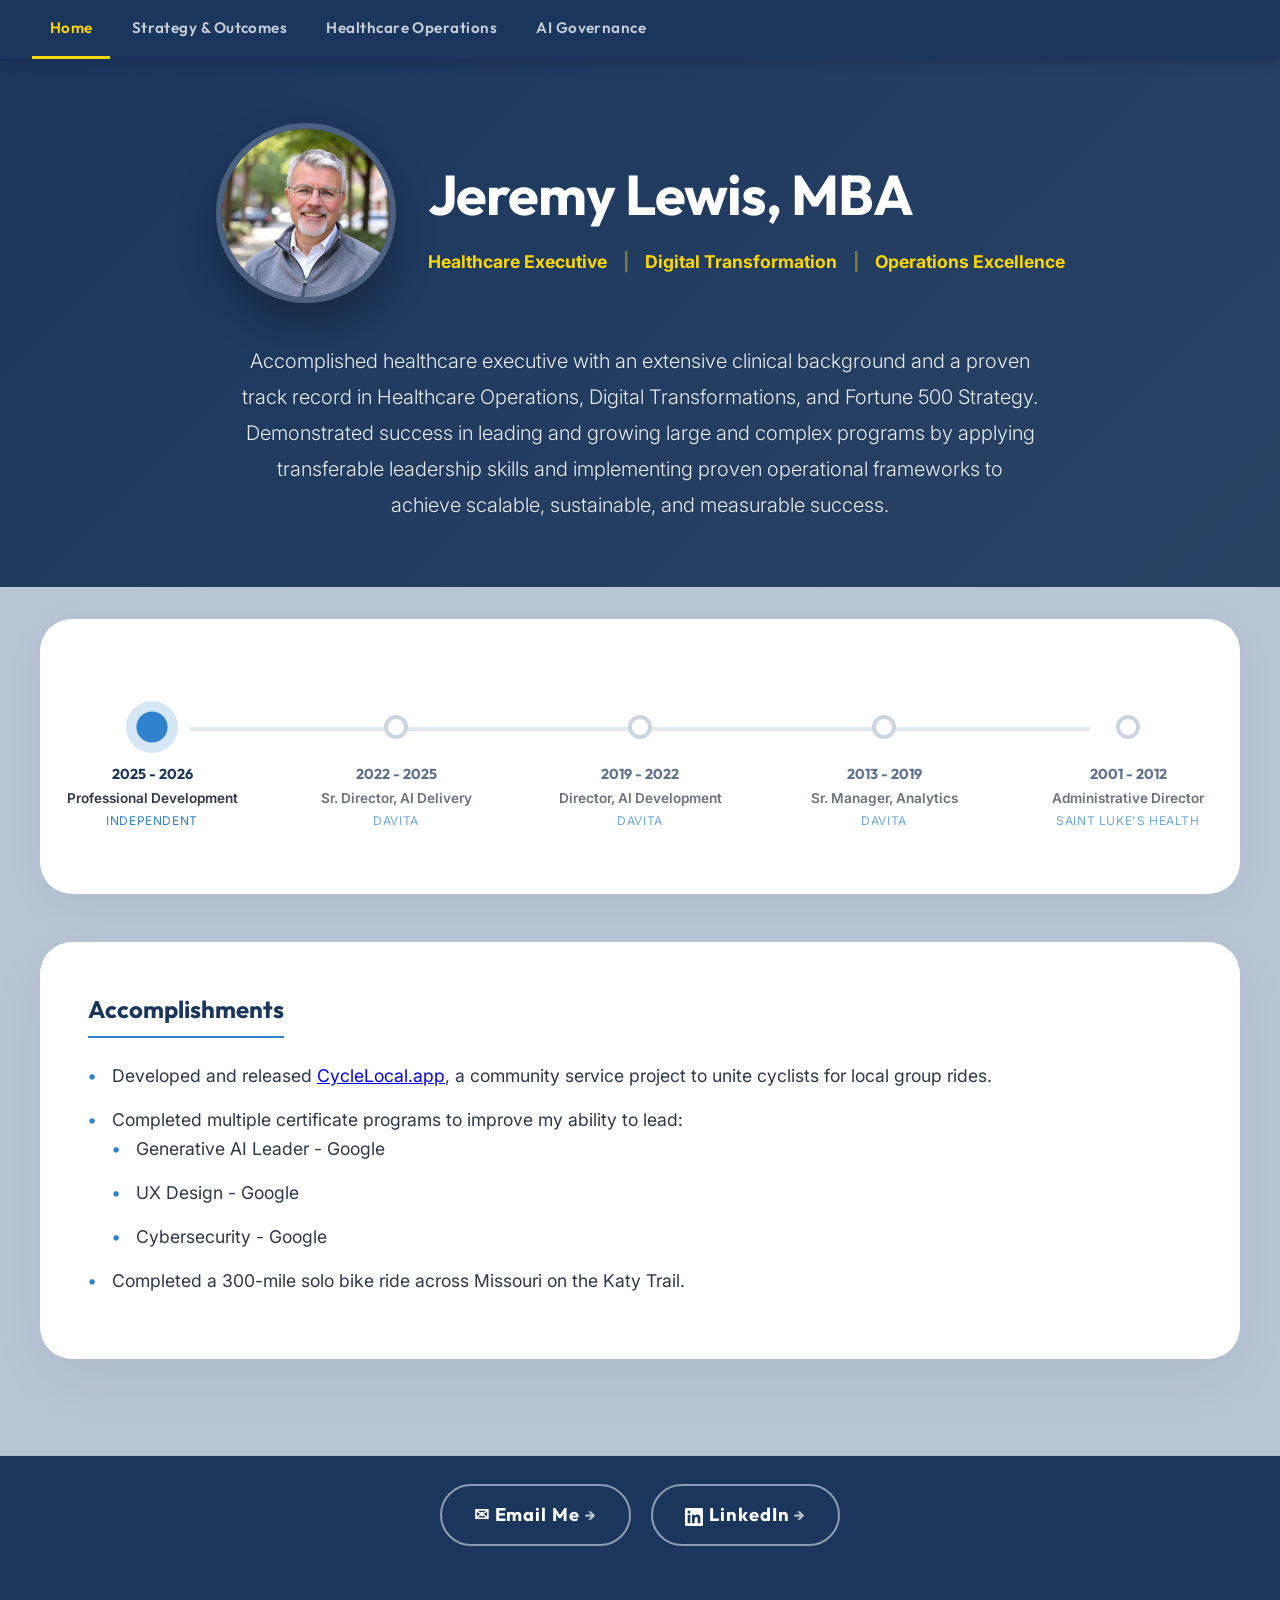
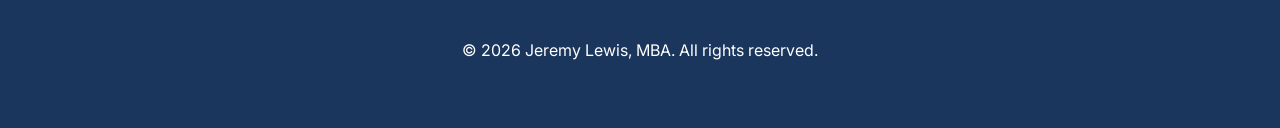
==== index.html @ 49bdab20 "Initial commit: career portfolio site" ====
<!DOCTYPE html>
<html lang="en">

<head>
    <meta charset="UTF-8">
    <meta name="viewport" content="width=device-width, initial-scale=1.0">
    <title>Jeremy Lewis, MBA | Healthcare AI Executive</title>
    <meta name="description"
        content="Portfolio of Jeremy Lewis, Healthcare Executive specializing in Digital Transformation, AI Governance, and Operational Excellence.">
    <link rel="stylesheet" href="style.css">
</head>

<body>

    <!-- Site Nav -->
    <nav class="site-nav">
        <a href="index.html" class="site-nav-link active">Home</a>
        <a href="strategy-outcomes.html" class="site-nav-link">Strategy &amp; Outcomes</a>
        <a href="healthcare-operations.html" class="site-nav-link">Healthcare Operations</a>
        <a href="ai-governance.html" class="site-nav-link">AI Governance</a>
    </nav>

    <!-- Hero Section -->
    <header class="hero">
        <div class="hero-container">
            <div class="profile-header">
                <div class="profile-img">
                    <img src="assets/images/profile.jpg" alt="Jeremy Lewis">
                </div>
                <div class="header-text">
                    <h1>Jeremy Lewis, MBA</h1>
                    <div class="power-skills">
                        <span>Healthcare Executive</span>
                        <span class="divider">|</span>
                        <span>Digital Transformation</span>
                        <span class="divider">|</span>
                        <span>Operations Excellence</span>
                    </div>
                </div>
            </div>
            <div class="career-statement">
                <p>Accomplished healthcare executive with an extensive clinical background and a proven track record in
                    Healthcare Operations, Digital Transformations, and Fortune 500 Strategy. Demonstrated success in
                    leading and growing large and complex programs by applying transferable leadership skills and
                    implementing
                    proven operational frameworks to achieve scalable, sustainable, and measurable success.</p>
            </div>
        </div>
    </header>

    <!-- Interactive Timeline Section -->
    <section class="section-layer" id="timeline-section">
        <div class="timeline-navigation">
            <div class="timeline-nodes-container">
                <div class="timeline-line"></div>
                <div class="timeline-node active" data-target="pd">
                    <div class="node-dot"></div>
                    <div class="node-info">
                        <span class="node-year">2025 - 2026</span>
                        <span class="node-role">Professional Development</span>
                        <span class="node-org">Independent</span>
                    </div>
                </div>
                <div class="timeline-node" data-target="sr-dir">
                    <div class="node-dot"></div>
                    <div class="node-info">
                        <span class="node-year">2022 - 2025</span>
                        <span class="node-role">Sr. Director, AI Delivery</span>
                        <span class="node-org">DaVita</span>
                    </div>
                </div>
                <div class="timeline-node" data-target="dir">
                    <div class="node-dot"></div>
                    <div class="node-info">
                        <span class="node-year">2019 - 2022</span>
                        <span class="node-role">Director, AI Development</span>
                        <span class="node-org">DaVita</span>
                    </div>
                </div>
                <div class="timeline-node" data-target="mgr">
                    <div class="node-dot"></div>
                    <div class="node-info">
                        <span class="node-year">2013 - 2019</span>
                        <span class="node-role">Sr. Manager, Analytics</span>
                        <span class="node-org">DaVita</span>
                    </div>
                </div>
                <div class="timeline-node" data-target="admin">
                    <div class="node-dot"></div>
                    <div class="node-info">
                        <span class="node-year">2001 - 2012</span>
                        <span class="node-role">Administrative Director</span>
                        <span class="node-org">Saint Luke's Health</span>
                    </div>
                </div>
            </div>
        </div>

        <div class="timeline-content-area">
            <div class="accomplishments-panel active" id="pd">
                <h2>Accomplishments</h2>
                <ul>
                    <li>Developed and released <a href="https://cyclelocal.app" target="_blank"
                            rel="noopener noreferrer">CycleLocal.app</a>, a community service
                        project to unite cyclists for local group rides.</li>
                    <li>Completed multiple certificate programs to improve my ability to lead: 
                        <ul>
                            <li>Generative AI Leader - Google</li>
                            <li>UX Design - Google</li>
                            <li>Cybersecurity - Google</li>
                        </ul>
                    </li>
                    <li>Completed a 300-mile solo bike ride across Missouri on the Katy Trail.</li>
                </ul>
            </div>
            <div class="accomplishments-panel" id="sr-dir">
                <h2>Accomplishments</h2>
                <ul>
                    <li>Chosen by CIO and IT executive team for a prestigious leadership council of 16 members aimed at
                        resolving cross-functional operational challenges, endorsing significant strategic projects, and
                        overseeing enterprise talent management alongside promotion reviews for an IT workforce of
                        more than 900 employees.</li>
                    <li>Established a Responsible AI Governance framework across Legal, Compliance, Privacy,
                        Regulatory, Medical, and Security & Risk to ensure the use of intelligent technology is safe,
                        secure, and effective.</li>
                    <li>Partnered with numerouse executives across multiple business lanes to identify, assess, and implement technology solutions to solve complex problems, improve continuity of care, enable growth, and reduce administrative burdens.
                    </li>
                    <li>Launched a new team of six Technical AI Product Managers to effectively drive strategic proposal assessments and
                        implementations across the enterprise.</li>

                </ul>
            </div>
            <div class="accomplishments-panel" id="dir">
                <h2>Accomplishments</h2>
                <ul>
                    <li>Developed and presented monthly AI impact updates to CEO, COO, and CDO to ensure alignment.</li>
                    <li>Grew team from 4 to more than 60 technical contributors including Data Scientists, Data
                        Engineers, Business Analysts, and MLOPs Engineers.</li>
                    <li>Partnered with Harvard Computer Science Lab to pioneer Explainable AI models focusing on
                        minimizing medication administration while achieving targeted patient outcomes.</li>
                    <li>Accountable for a $12M AI portfolio budget.</li>
                    <li>Deployed more than 20 AI Models spanning clinical, operations, financial, and administrative
                        domains.</li>
                </ul>
            </div>
            <div class="accomplishments-panel" id="mgr">
                <h2>Accomplishments</h2>
                <ul>
                    <li>Led the formation of DaVita's Analytics Center of Excellence, strengthening systematic alignment
                        and advancing analytic capabilities. More than 300 teammates have benefited from the program.
                    </li>
                    <li>Collaborated with Chief Medical Office to rebrand enterprise-wide (2500 clinics) clinical
                        performance dashboard.
                        Aligned metrics to CMS’s National Quality Measures.</li>
                    <li>Launched a statistical modeling team to develop models and serve as internal analytics
                        consultants.</li>
                    <li>Introduced a new service to empower teammates to conduct complex analytics in a safe and secure
                        environment with scalable computing resources.</li>

                </ul>
            </div>
            <div class="accomplishments-panel" id="admin">
                <h2>Accomplishments</h2>
                <ul>
                    <li>Direct report to CEO of the Saint Luke's Cancer Institute, driving strategic and financial
                        planning.</li>
                    <li>Accountable for the financial performance of a $50M medical billing and collection operations.</li>
                    <li>Led the expansion of multi-disciplinary satellite oncology offices (4) across KC Metro.</li>
                    <li>Spearheaded the launch of a Mobile PET/CT Imaging service through a partnership between Health Midwest and
                        Saint Luke's, generating $1.9M in revenue monthly. Accountable for P&L, supply chain, logistics, regulatory
                        compliance, and marketing.</li>

                </ul>
            </div>
        </div>
    </section>

    <!-- Connect Strip -->
    <div class="quick-nav">
        <a href="mailto:lewis340@gmail.com" target="_blank" rel="noopener noreferrer" class="quick-nav-link connect-link" aria-label="Send Email">
            ✉ Email Me
        </a>
        <a href="https://www.linkedin.com/in/jeremy-lewis-mba" target="_blank" rel="noopener noreferrer" class="quick-nav-link connect-link" aria-label="LinkedIn Profile">
            <svg xmlns="http://www.w3.org/2000/svg" width="18" height="18" viewBox="0 0 24 24" fill="currentColor" style="vertical-align:middle;margin-right:0.4rem;"><path d="M20.45 20.45h-3.554v-5.569c0-1.328-.026-3.037-1.852-3.037-1.853 0-2.136 1.445-2.136 2.939v5.667H9.354V9h3.414v1.561h.049c.476-.9 1.637-1.85 3.37-1.85 3.602 0 4.267 2.37 4.267 5.455v6.284zM5.337 7.433a2.062 2.062 0 0 1-2.063-2.065 2.064 2.064 0 1 1 2.063 2.065zm1.782 13.019H3.555V9h3.564v11.452zM22.225 0H1.771C.792 0 0 .774 0 1.729v20.542C0 23.227.792 24 1.771 24h20.451C23.2 24 24 23.227 24 22.271V1.729C24 .774 23.2 0 22.222 0h.003z"/></svg>LinkedIn
        </a>
    </div>

    <!-- Footer -->
    <footer class="site-footer">
        <p>&copy; 2026 Jeremy Lewis, MBA. All rights reserved.</p>
    </footer>

    <script src="script.js"></script>
</body>

</html>
---- style.css ----
@import url('https://fonts.googleapis.com/css2?family=Inter:wght@300;400;600&family=Outfit:wght@400;700&display=swap');

:root {
    --bg-color: #f8f9fa;
    --text-color: #2d3748;
    --primary-color: #1a365d;
    /* Deep Slate Blue */
    --secondary-color: #2f855a;
    /* Soft Sage */
    --accent-color: #3182ce;
    /* Modern Blue */
    --glass-bg: rgba(255, 255, 255, 0.7);
    --section-padding: 6rem 2rem;
    --transition: all 0.4s cubic-bezier(0.4, 0, 0.2, 1);
}

* {
    margin: 0;
    padding: 0;
    box-sizing: border-box;
}

html {
    scroll-behavior: smooth;
}

body {
    font-family: 'Inter', sans-serif;
    background-color: var(--bg-color);
    color: var(--text-color);
    line-height: 1.6;
    overflow-x: hidden;
}

h1,
h2,
h3 {
    font-family: 'Outfit', sans-serif;
    color: var(--primary-color);
}

/* Layered Cake Structure */
.section-layer {
    min-height: 80vh;
    display: flex;
    flex-direction: column;
    justify-content: center;
    padding: var(--section-padding);
    position: relative;
    border-bottom: 1px solid rgba(0, 0, 0, 0.05);
}

.section-layer:nth-child(even) {
    background-color: #ffffff;
}

.section-layer:nth-child(odd) {
    background-color: #f1f5f9;
}

/* Hero Section Refined */
.hero {
    min-height: auto;
    display: flex;
    align-items: center;
    justify-content: center;
    background: linear-gradient(135deg, #1a365d 0%, #2a4365 100%);
    color: white;
    text-align: center;
    padding: 4rem 2rem;
}

.hero-container {
    max-width: 900px;
    width: 100%;
}

.profile-header {
    display: flex;
    flex-direction: column;
    align-items: center;
    justify-content: center;
    gap: 2rem;
    margin-bottom: 2rem;
    width: 100%;
}

.header-text {
    display: flex;
    flex-direction: column;
    align-items: center;
    text-align: center;
}

@media (min-width: 768px) {
    .profile-header {
        flex-direction: row;
        justify-content: center;
        /* Center the side-by-side group */
        text-align: left;
    }

    .header-text {
        align-items: flex-start;
        text-align: left;
    }
}

.power-skills {
    display: flex;
    gap: 1rem;
    font-size: 1.1rem;
    font-weight: 700;
    /* Bold */
    color: #FFD700;
    /* Accessible Gold on Dark Blue */
    margin-top: 0.5rem;
    flex-wrap: wrap;
    justify-content: center;
    /* Centered on mobile */
}

@media (min-width: 768px) {
    .power-skills {
        justify-content: flex-start;
        /* Left-aligned relative to name on desktop */
    }
}

.power-skills .divider {
    opacity: 0.4;
}

.profile-img {
    width: 180px;
    height: 180px;
    border-radius: 50%;
    overflow: hidden;
    border: 6px solid rgba(255, 255, 255, 0.2);
    box-shadow: 0 20px 40px rgba(0, 0, 0, 0.3);
}

.profile-img img {
    width: 100%;
    height: 100%;
    object-fit: cover;
}

.hero h1 {
    font-size: 3.5rem;
    color: white;
    margin: 0;
    letter-spacing: -0.02em;
}

.career-statement {
    font-size: 1.25rem;
    line-height: 1.8;
    font-weight: 300;
    opacity: 0.9;
    max-width: 800px;
    margin: 2.5rem auto 0;
}

/* Interactive Timeline */
#timeline-section {
    padding-left: 0;
    padding-right: 0;
    padding-top: 2rem;
    background-color: #b8c5d5;
}

.timeline-navigation {
    width: 95%;
    /* Allow some margin on the sides */
    max-width: 1200px;
    margin: 0 auto 3rem auto;
    padding: 4rem 2rem;
    background: white;
    border-radius: 2rem;
    box-shadow: 0 10px 40px rgba(0, 0, 0, 0.05);
    overflow-x: auto;
    /* Enable scrolling if nodes overflow */
    -webkit-overflow-scrolling: touch;
}

.timeline-nodes-container {
    display: flex;
    justify-content: center;
    /* Changed from space-between to center */
    gap: 4rem;
    /* Use gap for spacing between centered nodes */
    align-items: flex-start;
    position: relative;
    width: 100%;
    padding-top: 2rem;
}

.timeline-node {
    flex: 0 0 auto;
    /* Prevent nodes from growing and overlapping */
    display: flex;
    flex-direction: column;
    align-items: center;
    cursor: pointer;
    z-index: 2;
    /* Ensure nodes are above the line */
    transition: var(--transition);
    width: 180px;
    /* Consistent width for nodes */
}

.timeline-line {
    position: absolute;
    top: 2.75rem;
    left: 50%;
    transform: translateX(-50%);
    width: 100%;
    max-width: 900px;
    /* Match the span of the nodes */
    height: 4px;
    background: #e2e8f0;
    z-index: 1;
    pointer-events: none;
    /* Prevent the line from blocking clicks */
}

.node-dot {
    width: 1.5rem;
    height: 1.5rem;
    background: white;
    border: 4px solid #cbd5e0;
    border-radius: 50%;
    margin-bottom: 1.5rem;
    transition: var(--transition);
    position: relative;
}

.timeline-node.active .node-dot {
    background: var(--accent-color);
    border-color: var(--accent-color);
    transform: scale(1.3);
    box-shadow: 0 0 0 8px rgba(49, 130, 206, 0.2);
}

.timeline-node:hover .node-dot {
    border-color: var(--accent-color);
}

.node-info {
    text-align: center;
    opacity: 0.7;
    transition: var(--transition);
}

.timeline-node.active .node-info {
    opacity: 1;
}

.node-year {
    display: block;
    font-weight: 700;
    font-family: 'Outfit', sans-serif;
    color: var(--primary-color);
    font-size: 0.9rem;
    margin-bottom: 0.25rem;
}

.node-role {
    display: block;
    font-size: 0.85rem;
    font-weight: 600;
    line-height: 1.2;
    margin-bottom: 0.25rem;
}

.node-org {
    display: block;
    font-size: 0.75rem;
    color: var(--accent-color);
    text-transform: uppercase;
    letter-spacing: 0.05em;
}

/* Accomplishments Content */
.timeline-content-area {
    width: 95%;
    max-width: 1200px;
    margin: 0 auto;
    min-height: 300px;
    background: white;
    border-radius: 2rem;
    padding: 3rem;
    box-shadow: 0 20px 60px rgba(0, 0, 0, 0.05);
    position: relative;
}

.accomplishments-panel {
    display: none;
    animation: fadeIn 0.5s ease;
}

.accomplishments-panel.active {
    display: block;
}

@keyframes fadeIn {
    from {
        opacity: 0;
        transform: translateY(10px);
    }

    to {
        opacity: 1;
        transform: translateY(0);
    }
}

.accomplishments-panel h2 {
    font-size: 1.5rem;
    margin-bottom: 1.5rem;
    padding-bottom: 0.5rem;
    border-bottom: 2px solid var(--accent-color);
    display: inline-block;
}

.accomplishments-panel ul {
    list-style: none;
    padding-left: 1.5rem;
}

.accomplishments-panel li {
    margin-bottom: 1rem;
    position: relative;
    font-size: 1.1rem;
}

.accomplishments-panel li::before {
    content: "•";
    color: var(--accent-color);
    font-weight: bold;
    position: absolute;
    left: -1.5rem;
}

/* Quick Navigation Strip */
.quick-nav {
    display: flex;
    justify-content: center;
    align-items: center;
    gap: 1.25rem;
    flex-wrap: wrap;
    padding: 1.75rem 2rem;
    background: var(--primary-color);
}

.quick-nav-link {
    color: white;
    text-decoration: none;
    font-family: 'Outfit', sans-serif;
    font-weight: 700;
    font-size: 1.15rem;
    letter-spacing: 0.05em;
    padding: 0.9rem 2rem;
    border: 2px solid rgba(255, 255, 255, 0.5);
    border-radius: 2rem;
    transition: var(--transition);
    white-space: nowrap;
    cursor: pointer;
}

.quick-nav-link::after {
    content: " →";
    opacity: 0.7;
    font-size: 1rem;
}

.quick-nav-link:hover {
    color: var(--primary-color);
    background: white;
    border-color: white;
    transform: translateY(-3px);
    box-shadow: 0 6px 20px rgba(0, 0, 0, 0.2);
}

.quick-nav-link:hover::after {
    opacity: 1;
}

/* Subject Sections */

.subject-grid {
    display: grid;
    grid-template-columns: repeat(auto-fit, minmax(300px, 1fr));
    gap: 2rem;
    margin-top: 3rem;
}

.subject-card {
    padding: 2rem;
    background: white;
    border-radius: 1rem;
    box-shadow: 0 4px 6px rgba(0, 0, 0, 0.02);
    transition: var(--transition);
}

.subject-card:hover {
    box-shadow: 0 20px 40px rgba(0, 0, 0, 0.08);
}

/* Contact & Footer */
.contact-container {
    max-width: 600px;
    margin: 0 auto;
}

.form-group {
    margin-bottom: 1.5rem;
}

label {
    display: block;
    margin-bottom: 0.5rem;
    font-weight: 600;
}

input,
textarea {
    width: 100%;
    padding: 1rem;
    border: 2px solid #e2e8f0;
    border-radius: 0.5rem;
    font-family: inherit;
    transition: var(--transition);
}

input:focus,
textarea:focus {
    outline: none;
    border-color: var(--accent-color);
}

button {
    background: var(--primary-color);
    color: white;
    padding: 1rem 2rem;
    border: none;
    border-radius: 0.5rem;
    font-weight: 600;
    cursor: pointer;
    transition: var(--transition);
}

button:hover {
    background: var(--accent-color);
    transform: scale(1.05);
}

.site-footer {
    background: var(--primary-color);
    color: white;
    padding: 4rem 2rem;
    text-align: center;
}

.footer-links {
    margin-bottom: 2rem;
    display: flex;
    justify-content: center;
    gap: 2rem;
}

.footer-links a {
    color: white;
    text-decoration: none;
    font-weight: 600;
    opacity: 0.8;
}

.footer-links a:hover {
    opacity: 1;
    color: var(--accent-color);
}

/* Responsive */
@media (max-width: 768px) {
    .hero h1 {
        font-size: 2.5rem;
    }

    .profile-img {
        width: 150px;
        height: 150px;
    }

    .timeline-navigation {
        padding: 2rem 1rem;
        /* Less padding to bring content up */
        overflow-x: hidden;
        /* No more horizontal scroll */
    }

    .timeline-nodes-container {
        display: grid;
        grid-template-columns: repeat(2, 1fr);
        /* 2x3 Grid */
        gap: 1.5rem;
        justify-items: center;
        padding: 0;
    }

    .timeline-line {
        display: none;
        /* Hide line in grid view */
    }

    .timeline-node {
        width: 100%;
        max-width: 160px;
        flex: none;
    }

    .node-dot {
        margin-bottom: 0.75rem;
    }

    .timeline-content-area {
        padding: 2rem 1.5rem;
        margin-top: 1rem;
    }
}

/* =============================================
   Site-Wide Navigation Bar
   ============================================= */

.site-nav {
    position: sticky;
    top: 0;
    z-index: 100;
    display: flex;
    align-items: center;
    gap: 0.25rem;
    padding: 0 2rem;
    background: var(--primary-color);
    box-shadow: 0 2px 12px rgba(0, 0, 0, 0.2);
    flex-wrap: wrap;
}

.site-nav-link {
    color: rgba(255, 255, 255, 0.75);
    text-decoration: none;
    font-family: 'Outfit', sans-serif;
    font-weight: 600;
    font-size: 0.95rem;
    letter-spacing: 0.03em;
    padding: 1rem 1.1rem;
    border-bottom: 3px solid transparent;
    transition: color 0.2s ease, border-color 0.2s ease;
    white-space: nowrap;
}

.site-nav-link:hover {
    color: #fff;
    border-bottom-color: rgba(255, 255, 255, 0.4);
}

.site-nav-link.active {
    color: #FFD700;
    border-bottom-color: #FFD700;
}

/* =============================================
   Subject Page Template
   ============================================= */

/* Top nav bar with back arrow */
.sp-topbar {
    position: sticky;
    top: 0;
    z-index: 100;
    display: flex;
    align-items: center;
    gap: 1rem;
    padding: 1rem 2rem;
    background: var(--primary-color);
    box-shadow: 0 2px 12px rgba(0, 0, 0, 0.2);
}

.sp-back {
    display: inline-flex;
    align-items: center;
    gap: 0.5rem;
    color: white;
    text-decoration: none;
    font-family: 'Outfit', sans-serif;
    font-weight: 600;
    font-size: 1rem;
    opacity: 0.85;
    transition: var(--transition);
    padding: 0.4rem 0.75rem;
    border-radius: 2rem;
    border: 1.5px solid rgba(255, 255, 255, 0.35);
}

.sp-back:hover {
    opacity: 1;
    background: rgba(255, 255, 255, 0.12);
    border-color: rgba(255, 255, 255, 0.7);
}

.sp-back::before {
    content: "←";
    font-size: 1.1rem;
}

.sp-topbar-title {
    font-family: 'Outfit', sans-serif;
    font-size: 1rem;
    font-weight: 600;
    color: rgba(255, 255, 255, 0.6);
    letter-spacing: 0.04em;
}

/* Subject hero banner */
.sp-hero {
    background: linear-gradient(135deg, #1a365d 0%, #2a4365 60%, #2c5282 100%);
    color: white;
    padding: 5rem 2rem 4rem;
    text-align: center;
}

.sp-hero-inner {
    max-width: 800px;
    margin: 0 auto;
}

.sp-hero-tag {
    display: inline-block;
    font-family: 'Outfit', sans-serif;
    font-size: 0.8rem;
    font-weight: 700;
    letter-spacing: 0.12em;
    text-transform: uppercase;
    color: #FFD700;
    margin-bottom: 1rem;
}

.sp-hero h1 {
    font-size: 3rem;
    color: white;
    margin-bottom: 1rem;
    letter-spacing: -0.02em;
}

.sp-hero-sub {
    font-size: 1.2rem;
    font-weight: 300;
    opacity: 0.88;
    line-height: 1.7;
}

/* Stats row */
.sp-stats {
    display: flex;
    justify-content: center;
    gap: 3rem;
    flex-wrap: wrap;
    padding: 2.5rem 2rem;
    background: white;
    border-bottom: 1px solid #e2e8f0;
}

.sp-stat {
    text-align: center;
}

.sp-stat-value {
    display: block;
    font-family: 'Outfit', sans-serif;
    font-size: 2.2rem;
    font-weight: 700;
    color: var(--accent-color);
    line-height: 1;
}

.sp-stat-label {
    display: block;
    font-size: 0.85rem;
    font-weight: 600;
    color: var(--text-color);
    opacity: 0.7;
    margin-top: 0.4rem;
    text-transform: uppercase;
    letter-spacing: 0.06em;
}

/* Main content area */
.sp-content {
    max-width: 1100px;
    margin: 0 auto;
    padding: 4rem 2rem;
}

.sp-section-label {
    font-family: 'Outfit', sans-serif;
    font-size: 0.8rem;
    font-weight: 700;
    letter-spacing: 0.12em;
    text-transform: uppercase;
    color: var(--accent-color);
    margin-bottom: 0.5rem;
}

.sp-section-title {
    font-size: 1.9rem;
    color: var(--primary-color);
    margin-bottom: 2.5rem;
    padding-bottom: 0.75rem;
    border-bottom: 3px solid var(--accent-color);
    display: inline-block;
}

/* Card grid */
.sp-card-grid {
    display: grid;
    grid-template-columns: repeat(auto-fit, minmax(300px, 1fr));
    gap: 1.75rem;
    margin-bottom: 4rem;
}

.sp-card {
    background: white;
    border-radius: 1.25rem;
    padding: 2rem;
    box-shadow: 0 4px 20px rgba(0, 0, 0, 0.05);
    border-left: 4px solid var(--accent-color);
    transition: var(--transition);
}

.sp-card:hover {
    box-shadow: 0 12px 40px rgba(0, 0, 0, 0.1);
    transform: translateY(-3px);
}

.sp-card h3 {
    font-size: 1.2rem;
    color: var(--primary-color);
    margin-bottom: 0.75rem;
}

.sp-card p {
    font-size: 1rem;
    line-height: 1.7;
    color: var(--text-color);
    opacity: 0.85;
}

.sp-card ul {
    padding-left: 1.5rem;
    margin-top: 0.75rem;
    list-style: disc;
}

.sp-card ul li {
    font-size: 1rem;
    line-height: 1.7;
    color: var(--text-color);
    opacity: 0.85;
    margin-bottom: 0.35rem;
}

/* Highlight / callout block */
.sp-callout {
    background: linear-gradient(135deg, #ebf8ff, #e6fffa);
    border-radius: 1.25rem;
    padding: 2.5rem;
    margin-bottom: 4rem;
    border-left: 5px solid var(--accent-color);
}

.sp-callout p {
    font-size: 1.15rem;
    line-height: 1.8;
    color: var(--primary-color);
    font-weight: 400;
}

/* Subject page footer */
.sp-footer {
    background: var(--primary-color);
    color: white;
    text-align: center;
    padding: 2.5rem 2rem;
    font-size: 0.9rem;
    opacity: 0.85;
}

/* Responsive */
@media (max-width: 768px) {
    .sp-hero h1 {
        font-size: 2rem;
    }



    .sp-stats {
        gap: 2rem;
    }

    .sp-content {
        padding: 2.5rem 1.25rem;
    }
}

/* ── Process Circle Diagram ─────────────────────────────── */
.sp-process {
    display: flex;
    align-items: center;
    justify-content: center;
    gap: 1.25rem;
    padding: 3rem 2rem;
    background: #f8f9fb;
    flex-wrap: wrap;
}

.sp-process-step {
    display: flex;
    flex-direction: column;
    align-items: center;
}

.sp-circle {
    width: 170px;
    height: 170px;
    border-radius: 50%;
    background: var(--navy, #1a2f5e);
    display: flex;
    align-items: center;
    justify-content: center;
    padding: 1.25rem;
    box-shadow: 0 6px 24px rgba(26,47,94,0.22);
    transition: transform 0.2s ease, box-shadow 0.2s ease;
}

.sp-circle:hover {
    transform: translateY(-4px);
    box-shadow: 0 12px 32px rgba(26,47,94,0.3);
}

.sp-circle span {
    color: #fff;
    font-family: 'Outfit', sans-serif;
    font-size: 1.2rem;
    font-weight: 600;
    text-align: center;
    line-height: 1.4;
}

.sp-process-arrow {
    font-size: 3.5rem;
    color: var(--gold, #c9a84c);
    font-weight: 700;
    line-height: 1;
    flex-shrink: 0;
}

@media (max-width: 640px) {
    .sp-process {
        flex-direction: column;
        gap: 0.75rem;
    }

    .sp-process-arrow {
        transform: rotate(90deg);
    }

    .sp-circle {
        width: 150px;
        height: 150px;
    }
}
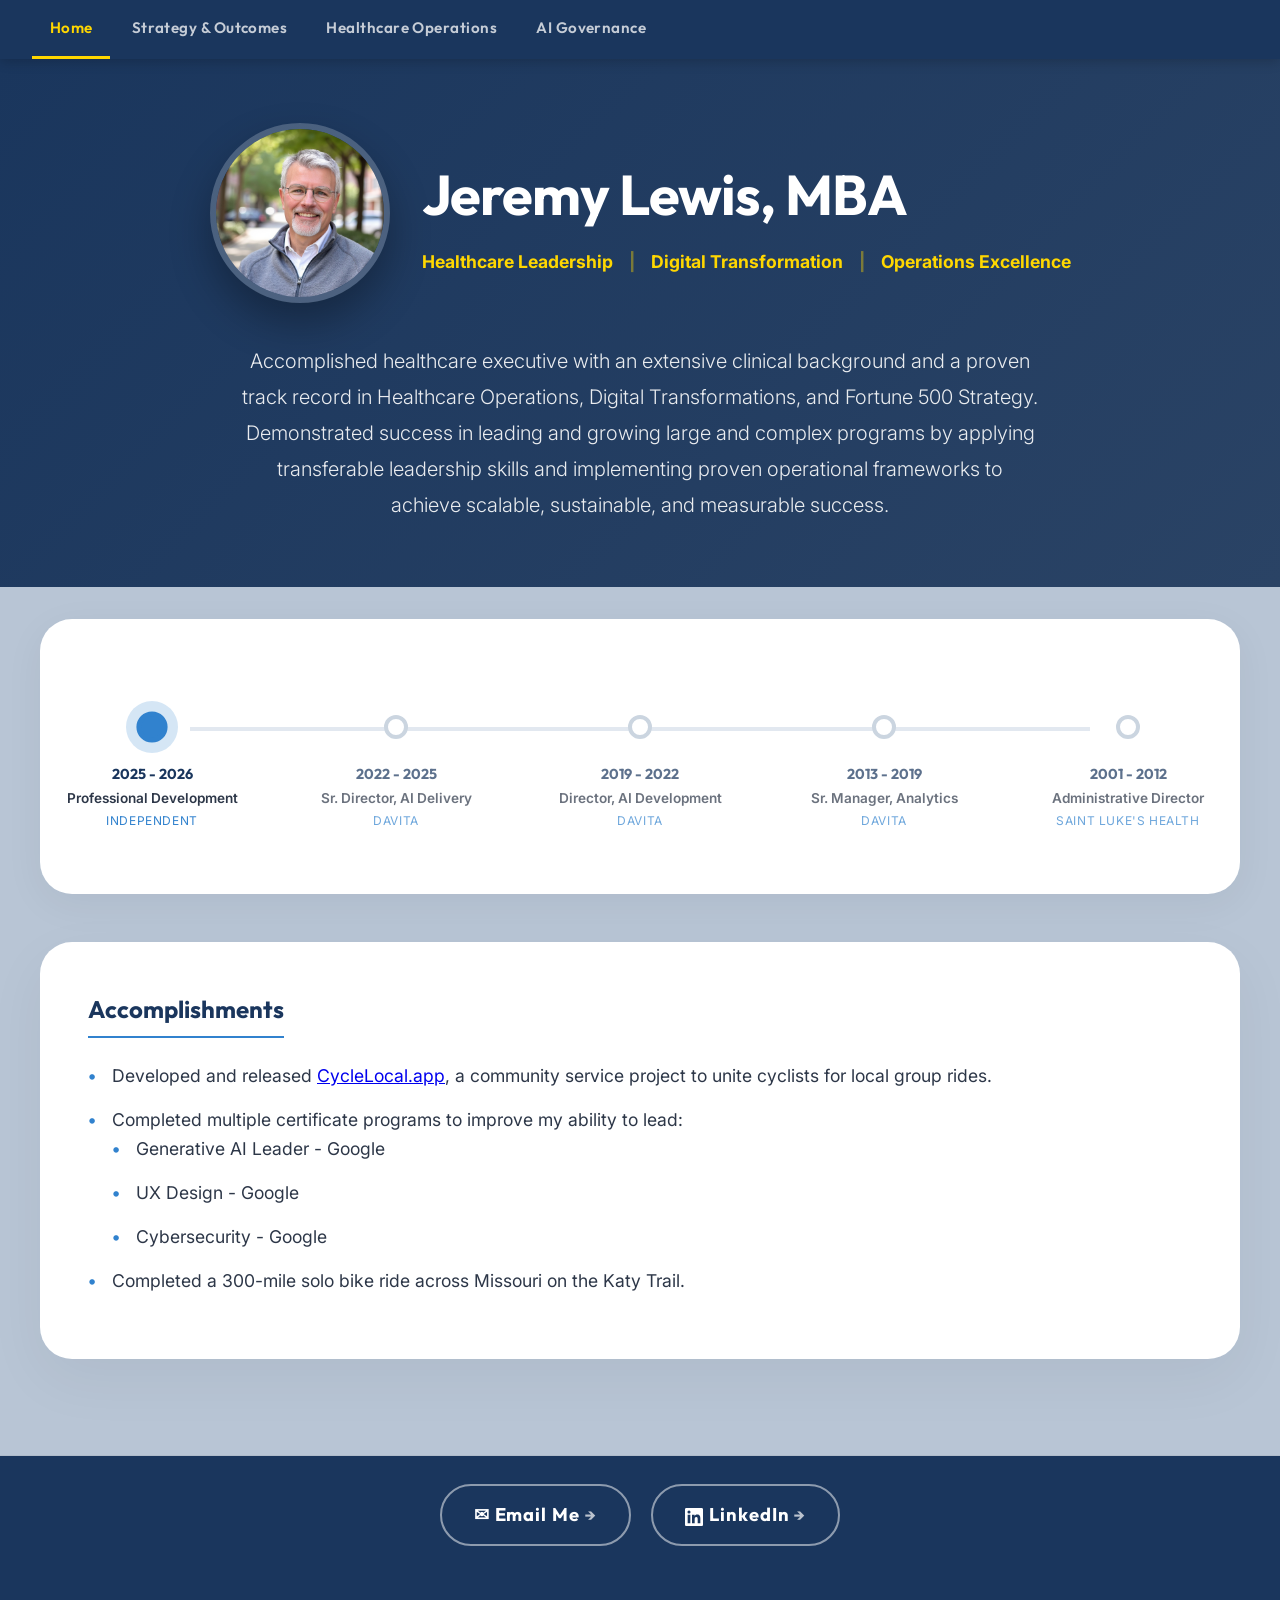
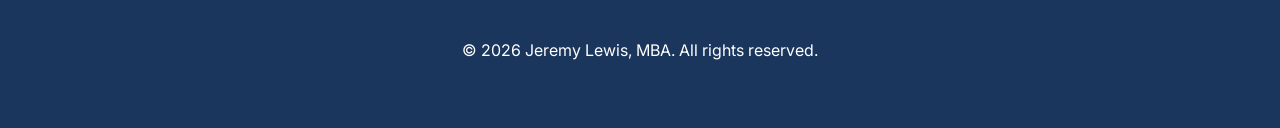
==== commit 6cc73694: "Change  power skill" ====
--- a/index.html
+++ b/index.html
@@ -30,7 +30,7 @@
                 <div class="header-text">
                     <h1>Jeremy Lewis, MBA</h1>
                     <div class="power-skills">
-                        <span>Healthcare Executive</span>
+                        <span>Healthcare Leadership</span>
                         <span class="divider">|</span>
                         <span>Digital Transformation</span>
                         <span class="divider">|</span>
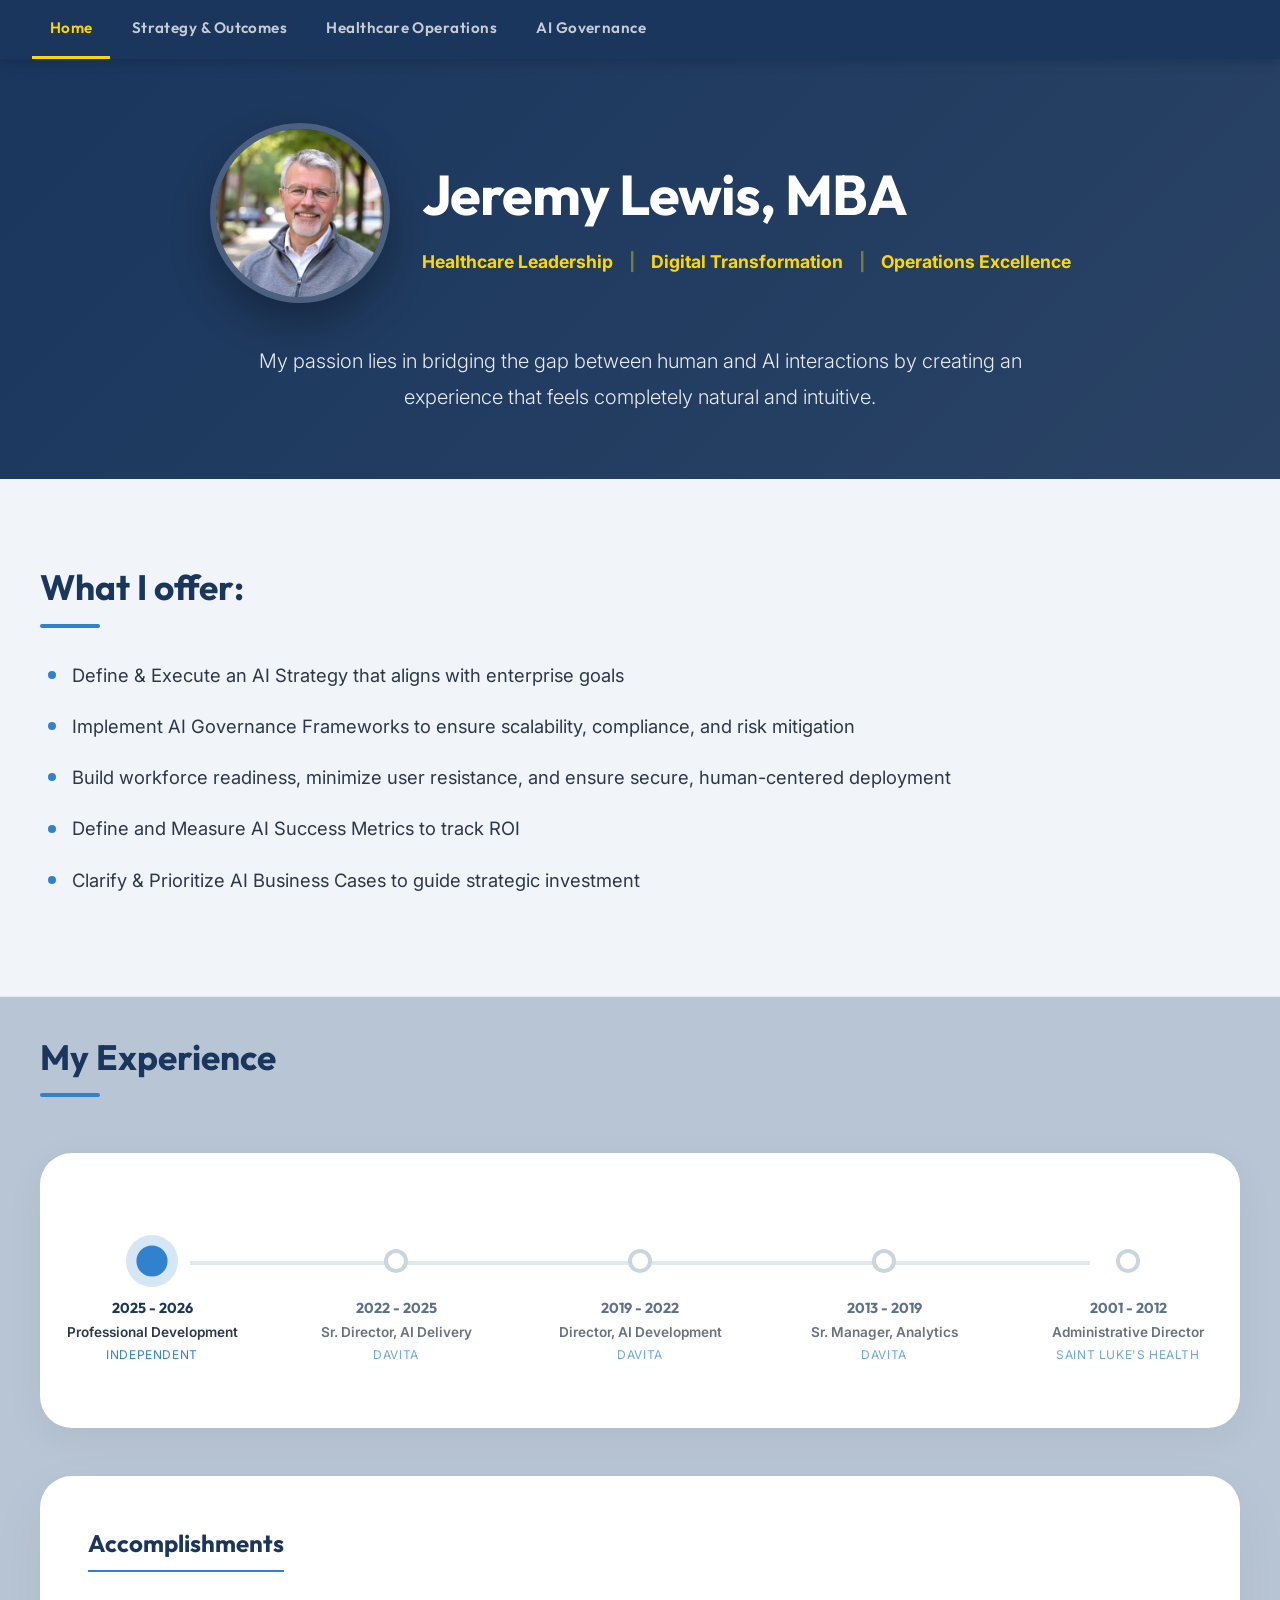
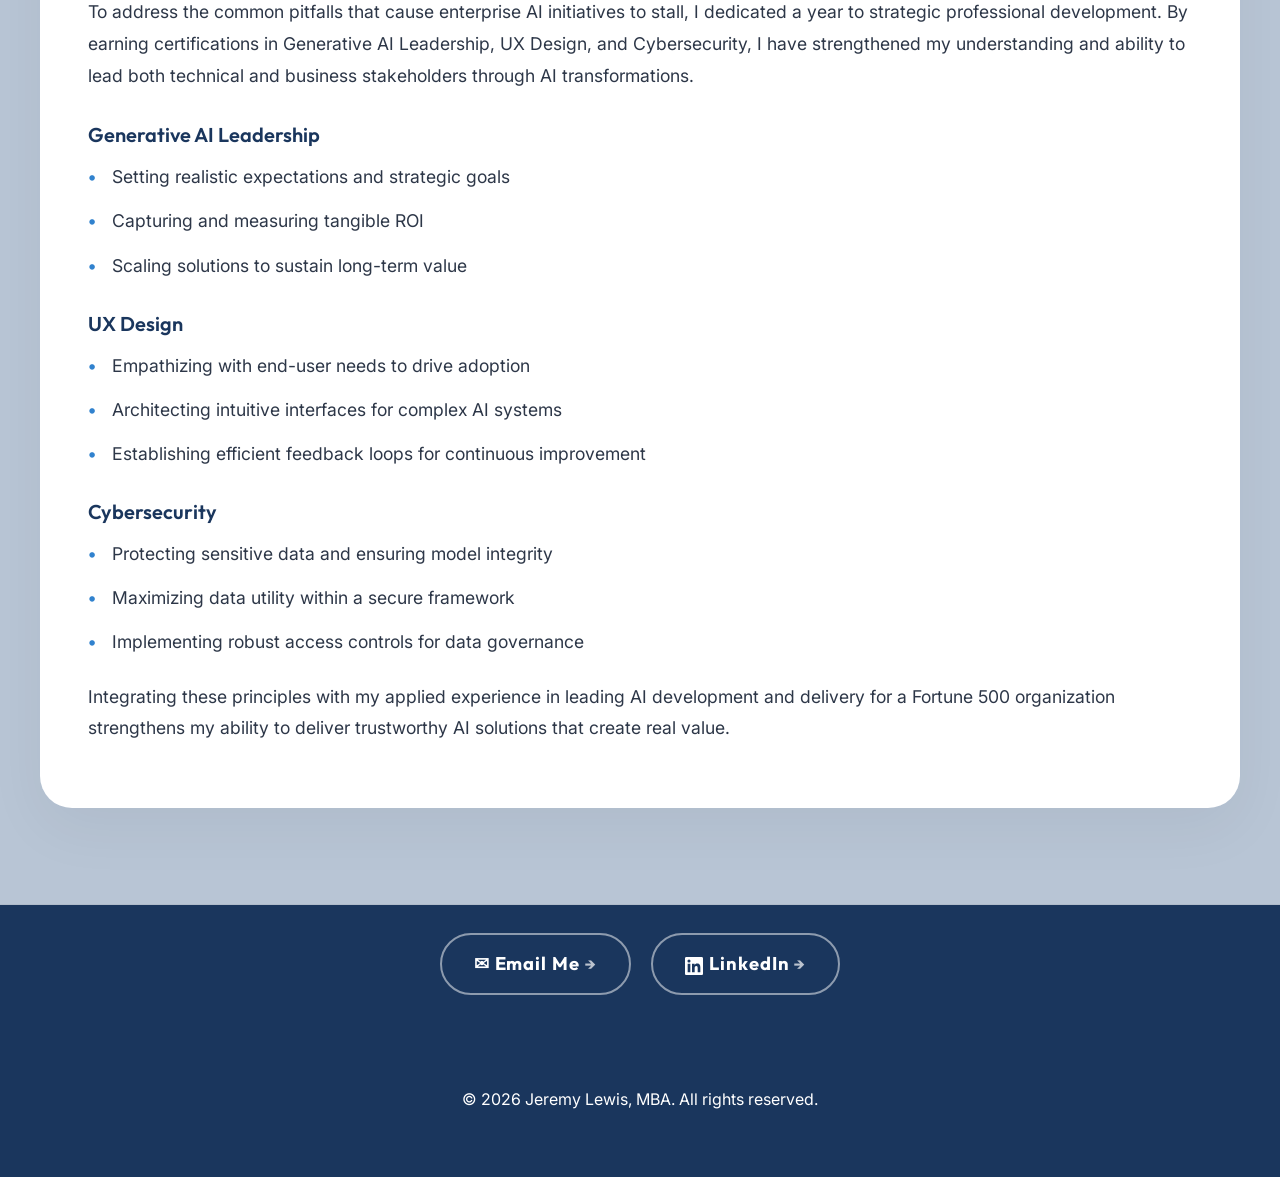
==== commit 3b7cadd1: "Refine portfolio UI: add 'What I Offer' section, restructure timeline accomplishments, align section" ====
--- a/index.html
+++ b/index.html
@@ -7,6 +7,7 @@
     <title>Jeremy Lewis, MBA | Healthcare AI Executive</title>
     <meta name="description"
         content="Portfolio of Jeremy Lewis, Healthcare Executive specializing in Digital Transformation, AI Governance, and Operational Excellence.">
+    <link rel="icon" type="image/svg+xml" href="assets/favicon.svg">
     <link rel="stylesheet" href="style.css">
 </head>
 
@@ -39,17 +40,29 @@
                 </div>
             </div>
             <div class="career-statement">
-                <p>Accomplished healthcare executive with an extensive clinical background and a proven track record in
-                    Healthcare Operations, Digital Transformations, and Fortune 500 Strategy. Demonstrated success in
-                    leading and growing large and complex programs by applying transferable leadership skills and
-                    implementing
-                    proven operational frameworks to achieve scalable, sustainable, and measurable success.</p>
+                <p>My passion lies in bridging the gap between human and AI interactions by creating an experience that feels completely natural and intuitive.</p>
             </div>
         </div>
     </header>
 
+    <!-- What I Offer Section -->
+    <section class="section-layer homepage-info-section" id="what-i-offer">
+        <div class="content-container">
+            <h2>What I offer:</h2>
+            <ul>
+                <li>Define &amp; Execute an AI Strategy that aligns with enterprise goals</li>
+                <li>Implement AI Governance Frameworks to ensure scalability, compliance, and risk mitigation</li>
+                <li>Build workforce readiness, minimize user resistance, and ensure secure, human-centered deployment</li>
+                <li>Define and Measure AI Success Metrics to track ROI</li>
+                <li>Clarify &amp; Prioritize AI Business Cases to guide strategic investment</li>
+            </ul>
+        </div>
+    </section>
     <!-- Interactive Timeline Section -->
     <section class="section-layer" id="timeline-section">
+        <div class="timeline-header-container">
+            <h2>My Experience</h2>
+        </div>
         <div class="timeline-navigation">
             <div class="timeline-nodes-container">
                 <div class="timeline-line"></div>
@@ -99,19 +112,30 @@
         <div class="timeline-content-area">
             <div class="accomplishments-panel active" id="pd">
                 <h2>Accomplishments</h2>
-                <ul>
-                    <li>Developed and released <a href="https://cyclelocal.app" target="_blank"
-                            rel="noopener noreferrer">CycleLocal.app</a>, a community service
-                        project to unite cyclists for local group rides.</li>
-                    <li>Completed multiple certificate programs to improve my ability to lead: 
-                        <ul>
-                            <li>Generative AI Leader - Google</li>
-                            <li>UX Design - Google</li>
-                            <li>Cybersecurity - Google</li>
-                        </ul>
-                    </li>
-                    <li>Completed a 300-mile solo bike ride across Missouri on the Katy Trail.</li>
-                </ul>
+                <p>To address the common pitfalls that cause enterprise AI initiatives to stall, I dedicated a year to strategic professional development. By earning certifications in Generative AI Leadership, UX Design, and Cybersecurity, I have strengthened my understanding and ability to lead both technical and business stakeholders through AI transformations.</p>
+                
+                <h3>Generative AI Leadership</h3>
+                <ul>
+                    <li>Setting realistic expectations and strategic goals</li>
+                    <li>Capturing and measuring tangible ROI</li>
+                    <li>Scaling solutions to sustain long-term value</li>
+                </ul>
+
+                <h3>UX Design</h3>
+                <ul>
+                    <li>Empathizing with end-user needs to drive adoption</li>
+                    <li>Architecting intuitive interfaces for complex AI systems</li>
+                    <li>Establishing efficient feedback loops for continuous improvement</li>
+                </ul>
+
+                <h3>Cybersecurity</h3>
+                <ul>
+                    <li>Protecting sensitive data and ensuring model integrity</li>
+                    <li>Maximizing data utility within a secure framework</li>
+                    <li>Implementing robust access controls for data governance</li>
+                </ul>
+                
+                <p style="margin-top: 1.5rem;">Integrating these principles with my applied experience in leading AI development and delivery for a Fortune 500 organization strengthens my ability to deliver trustworthy AI solutions that create real value.</p>
             </div>
             <div class="accomplishments-panel" id="sr-dir">
                 <h2>Accomplishments</h2>
@@ -123,9 +147,12 @@
                     <li>Established a Responsible AI Governance framework across Legal, Compliance, Privacy,
                         Regulatory, Medical, and Security & Risk to ensure the use of intelligent technology is safe,
                         secure, and effective.</li>
-                    <li>Partnered with numerouse executives across multiple business lanes to identify, assess, and implement technology solutions to solve complex problems, improve continuity of care, enable growth, and reduce administrative burdens.
+                    <li>Partnered with numerous executives across multiple business lanes to identify, assess, and
+                        implement technology solutions to solve complex problems, improve continuity of care, enable
+                        growth, and reduce administrative burdens.
                     </li>
-                    <li>Launched a new team of six Technical AI Product Managers to effectively drive strategic proposal assessments and
+                    <li>Launched a new team of six Technical AI Product Managers to effectively drive strategic proposal
+                        assessments and
                         implementations across the enterprise.</li>
 
                 </ul>
@@ -164,10 +191,13 @@
                 <ul>
                     <li>Direct report to CEO of the Saint Luke's Cancer Institute, driving strategic and financial
                         planning.</li>
-                    <li>Accountable for the financial performance of a $50M medical billing and collection operations.</li>
+                    <li>Accountable for the financial performance of a $50M medical billing and collection operations.
+                    </li>
                     <li>Led the expansion of multi-disciplinary satellite oncology offices (4) across KC Metro.</li>
-                    <li>Spearheaded the launch of a Mobile PET/CT Imaging service through a partnership between Health Midwest and
-                        Saint Luke's, generating $1.9M in revenue monthly. Accountable for P&L, supply chain, logistics, regulatory
+                    <li>Spearheaded the launch of a Mobile PET/CT Imaging service through a partnership between Health
+                        Midwest and
+                        Saint Luke's, generating $1.9M in revenue monthly. Accountable for P&L, supply chain, logistics,
+                        regulatory
                         compliance, and marketing.</li>
 
                 </ul>
@@ -177,11 +207,17 @@
 
     <!-- Connect Strip -->
     <div class="quick-nav">
-        <a href="mailto:lewis340@gmail.com" target="_blank" rel="noopener noreferrer" class="quick-nav-link connect-link" aria-label="Send Email">
+        <a href="mailto:lewis340@gmail.com" target="_blank" rel="noopener noreferrer"
+            class="quick-nav-link connect-link" aria-label="Send Email">
             ✉ Email Me
         </a>
-        <a href="https://www.linkedin.com/in/jeremy-lewis-mba" target="_blank" rel="noopener noreferrer" class="quick-nav-link connect-link" aria-label="LinkedIn Profile">
-            <svg xmlns="http://www.w3.org/2000/svg" width="18" height="18" viewBox="0 0 24 24" fill="currentColor" style="vertical-align:middle;margin-right:0.4rem;"><path d="M20.45 20.45h-3.554v-5.569c0-1.328-.026-3.037-1.852-3.037-1.853 0-2.136 1.445-2.136 2.939v5.667H9.354V9h3.414v1.561h.049c.476-.9 1.637-1.85 3.37-1.85 3.602 0 4.267 2.37 4.267 5.455v6.284zM5.337 7.433a2.062 2.062 0 0 1-2.063-2.065 2.064 2.064 0 1 1 2.063 2.065zm1.782 13.019H3.555V9h3.564v11.452zM22.225 0H1.771C.792 0 0 .774 0 1.729v20.542C0 23.227.792 24 1.771 24h20.451C23.2 24 24 23.227 24 22.271V1.729C24 .774 23.2 0 22.222 0h.003z"/></svg>LinkedIn
+        <a href="https://www.linkedin.com/in/jeremy-lewis-mba" target="_blank" rel="noopener noreferrer"
+            class="quick-nav-link connect-link" aria-label="LinkedIn Profile">
+            <svg xmlns="http://www.w3.org/2000/svg" width="18" height="18" viewBox="0 0 24 24" fill="currentColor"
+                style="vertical-align:middle;margin-right:0.4rem;">
+                <path
+                    d="M20.45 20.45h-3.554v-5.569c0-1.328-.026-3.037-1.852-3.037-1.853 0-2.136 1.445-2.136 2.939v5.667H9.354V9h3.414v1.561h.049c.476-.9 1.637-1.85 3.37-1.85 3.602 0 4.267 2.37 4.267 5.455v6.284zM5.337 7.433a2.062 2.062 0 0 1-2.063-2.065 2.064 2.064 0 1 1 2.063 2.065zm1.782 13.019H3.555V9h3.564v11.452zM22.225 0H1.771C.792 0 0 .774 0 1.729v20.542C0 23.227.792 24 1.771 24h20.451C23.2 24 24 23.227 24 22.271V1.729C24 .774 23.2 0 22.222 0h.003z" />
+            </svg>LinkedIn
         </a>
     </div>
 
--- a/style.css
+++ b/style.css
@@ -343,6 +343,33 @@
     left: -1.5rem;
 }
 
+.accomplishments-panel p {
+    font-size: 1.1rem;
+    line-height: 1.8;
+    color: var(--text-color);
+    margin-bottom: 1rem;
+}
+
+.accomplishments-panel h3 {
+    font-size: 1.25rem;
+    color: var(--primary-color);
+    margin-top: 1.75rem;
+    margin-bottom: 0.75rem;
+    font-weight: 600;
+}
+
+.accomplishments-panel a {
+    color: var(--accent-color);
+    text-decoration: none;
+    font-weight: 600;
+    transition: var(--transition);
+}
+
+.accomplishments-panel a:hover {
+    text-decoration: underline;
+    opacity: 0.8;
+}
+
 /* Quick Navigation Strip */
 .quick-nav {
     display: flex;
@@ -879,4 +906,85 @@
         width: 150px;
         height: 150px;
     }
+}
+
+/* Home Page New Sections */
+.homepage-info-section {
+    min-height: auto;
+    padding: 5rem 0;
+}
+
+.homepage-info-section .content-container {
+    width: 95%;
+    max-width: 1200px;
+    margin: 0 auto;
+}
+
+.homepage-info-section h2,
+.timeline-header-container h2 {
+    font-size: 2.2rem;
+    font-weight: 700;
+    margin-bottom: 2rem;
+    position: relative;
+    display: inline-block;
+    color: var(--primary-color);
+}
+
+.homepage-info-section h2::after,
+.timeline-header-container h2::after {
+    content: '';
+    display: block;
+    width: 60px;
+    height: 4px;
+    background: var(--accent-color);
+    margin-top: 0.5rem;
+    border-radius: 2px;
+}
+
+.timeline-header-container {
+    width: 95%;
+    max-width: 1200px;
+    margin: 0 auto 1.5rem auto;
+}
+
+/* Bullet Lists styling */
+.homepage-info-section ul {
+    list-style: none;
+    padding-left: 0;
+}
+
+.homepage-info-section li {
+    font-size: 1.15rem;
+    line-height: 1.7;
+    margin-bottom: 1.25rem;
+    position: relative;
+    padding-left: 2rem;
+    color: var(--text-color);
+    transition: var(--transition);
+}
+
+.homepage-info-section li::before {
+    content: "";
+    position: absolute;
+    left: 0.5rem;
+    top: 0.6em;
+    width: 8px;
+    height: 8px;
+    border-radius: 50%;
+    background-color: var(--accent-color);
+    transition: var(--transition);
+}
+
+.homepage-info-section li:hover {
+    color: var(--primary-color);
+}
+
+.homepage-info-section li:hover::before {
+    background-color: var(--secondary-color);
+}
+
+.homepage-info-section ul.grid-bullets {
+    display: grid;
+    grid-template-columns: repeat(auto-fit, minmax(320px, 1fr));
+    gap: 1rem 2rem;
 }
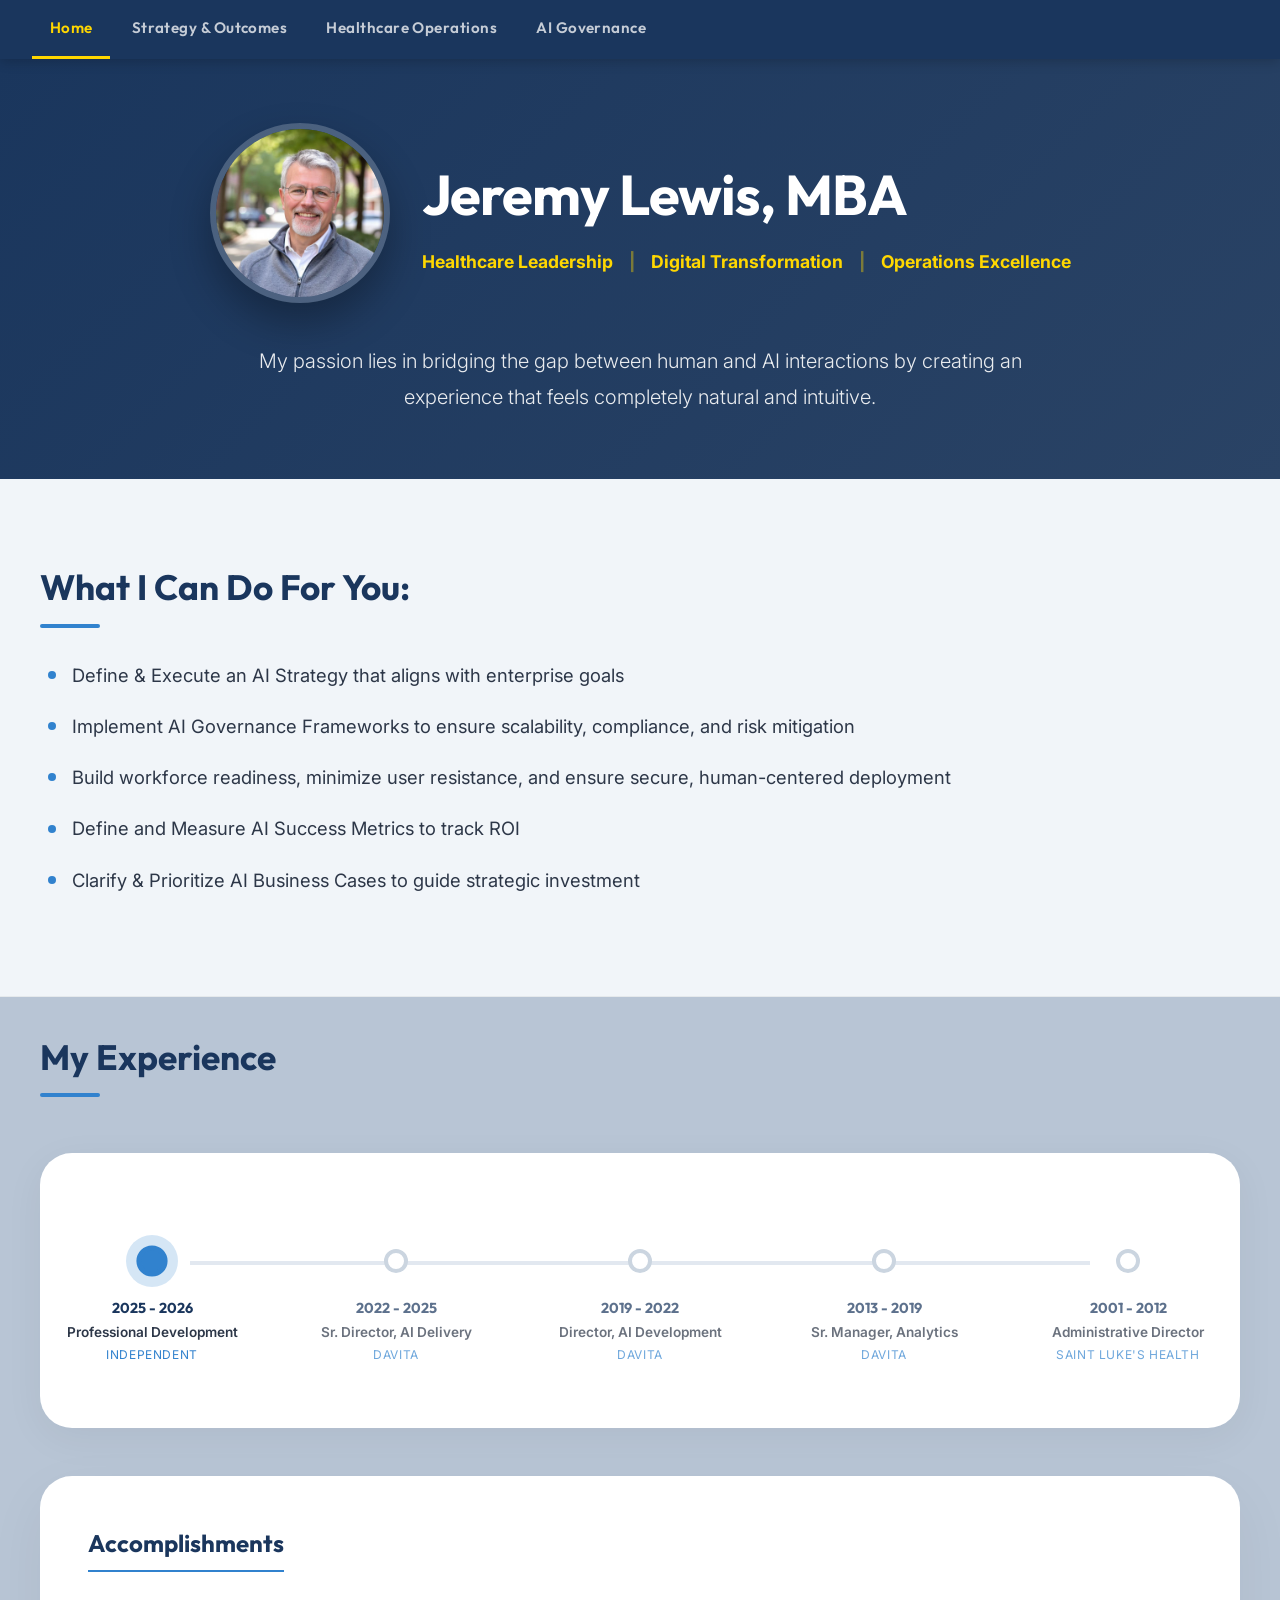
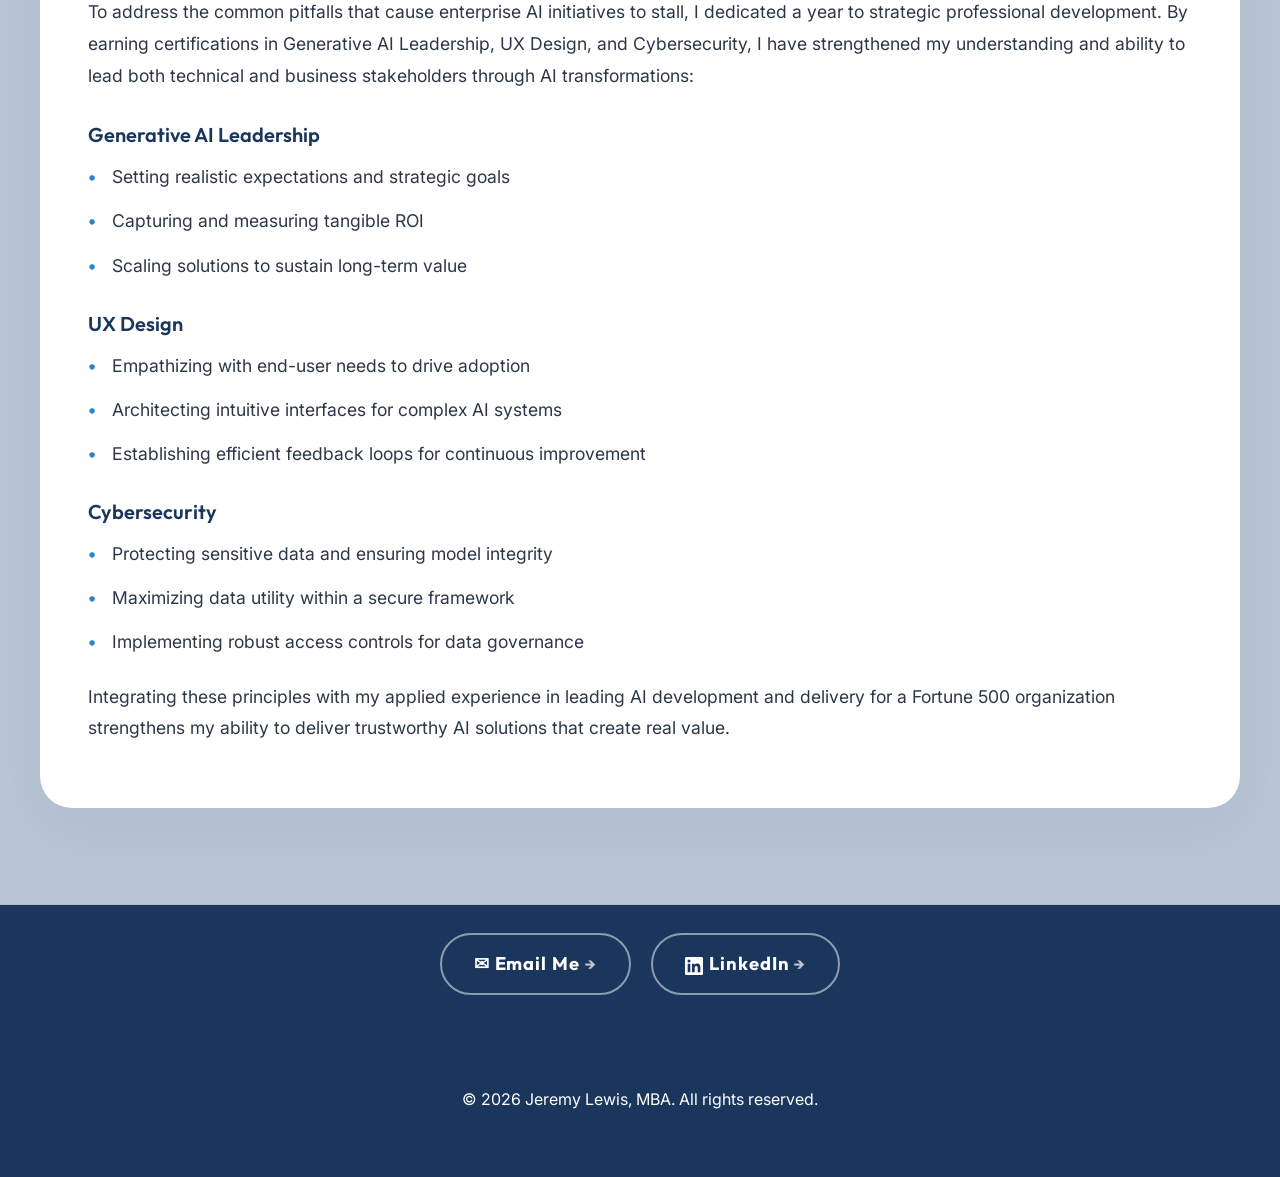
==== commit 817d0a4d: "Update headers and paragraphs in index.html for tone and grammar" ====
--- a/index.html
+++ b/index.html
@@ -48,7 +48,7 @@
     <!-- What I Offer Section -->
     <section class="section-layer homepage-info-section" id="what-i-offer">
         <div class="content-container">
-            <h2>What I offer:</h2>
+            <h2>What I Can Do For You:</h2>
             <ul>
                 <li>Define &amp; Execute an AI Strategy that aligns with enterprise goals</li>
                 <li>Implement AI Governance Frameworks to ensure scalability, compliance, and risk mitigation</li>
@@ -112,7 +112,7 @@
         <div class="timeline-content-area">
             <div class="accomplishments-panel active" id="pd">
                 <h2>Accomplishments</h2>
-                <p>To address the common pitfalls that cause enterprise AI initiatives to stall, I dedicated a year to strategic professional development. By earning certifications in Generative AI Leadership, UX Design, and Cybersecurity, I have strengthened my understanding and ability to lead both technical and business stakeholders through AI transformations.</p>
+                <p>To address the common pitfalls that cause enterprise AI initiatives to stall, I dedicated a year to strategic professional development. By earning certifications in Generative AI Leadership, UX Design, and Cybersecurity, I have strengthened my understanding and ability to lead both technical and business stakeholders through AI transformations:</p>
                 
                 <h3>Generative AI Leadership</h3>
                 <ul>
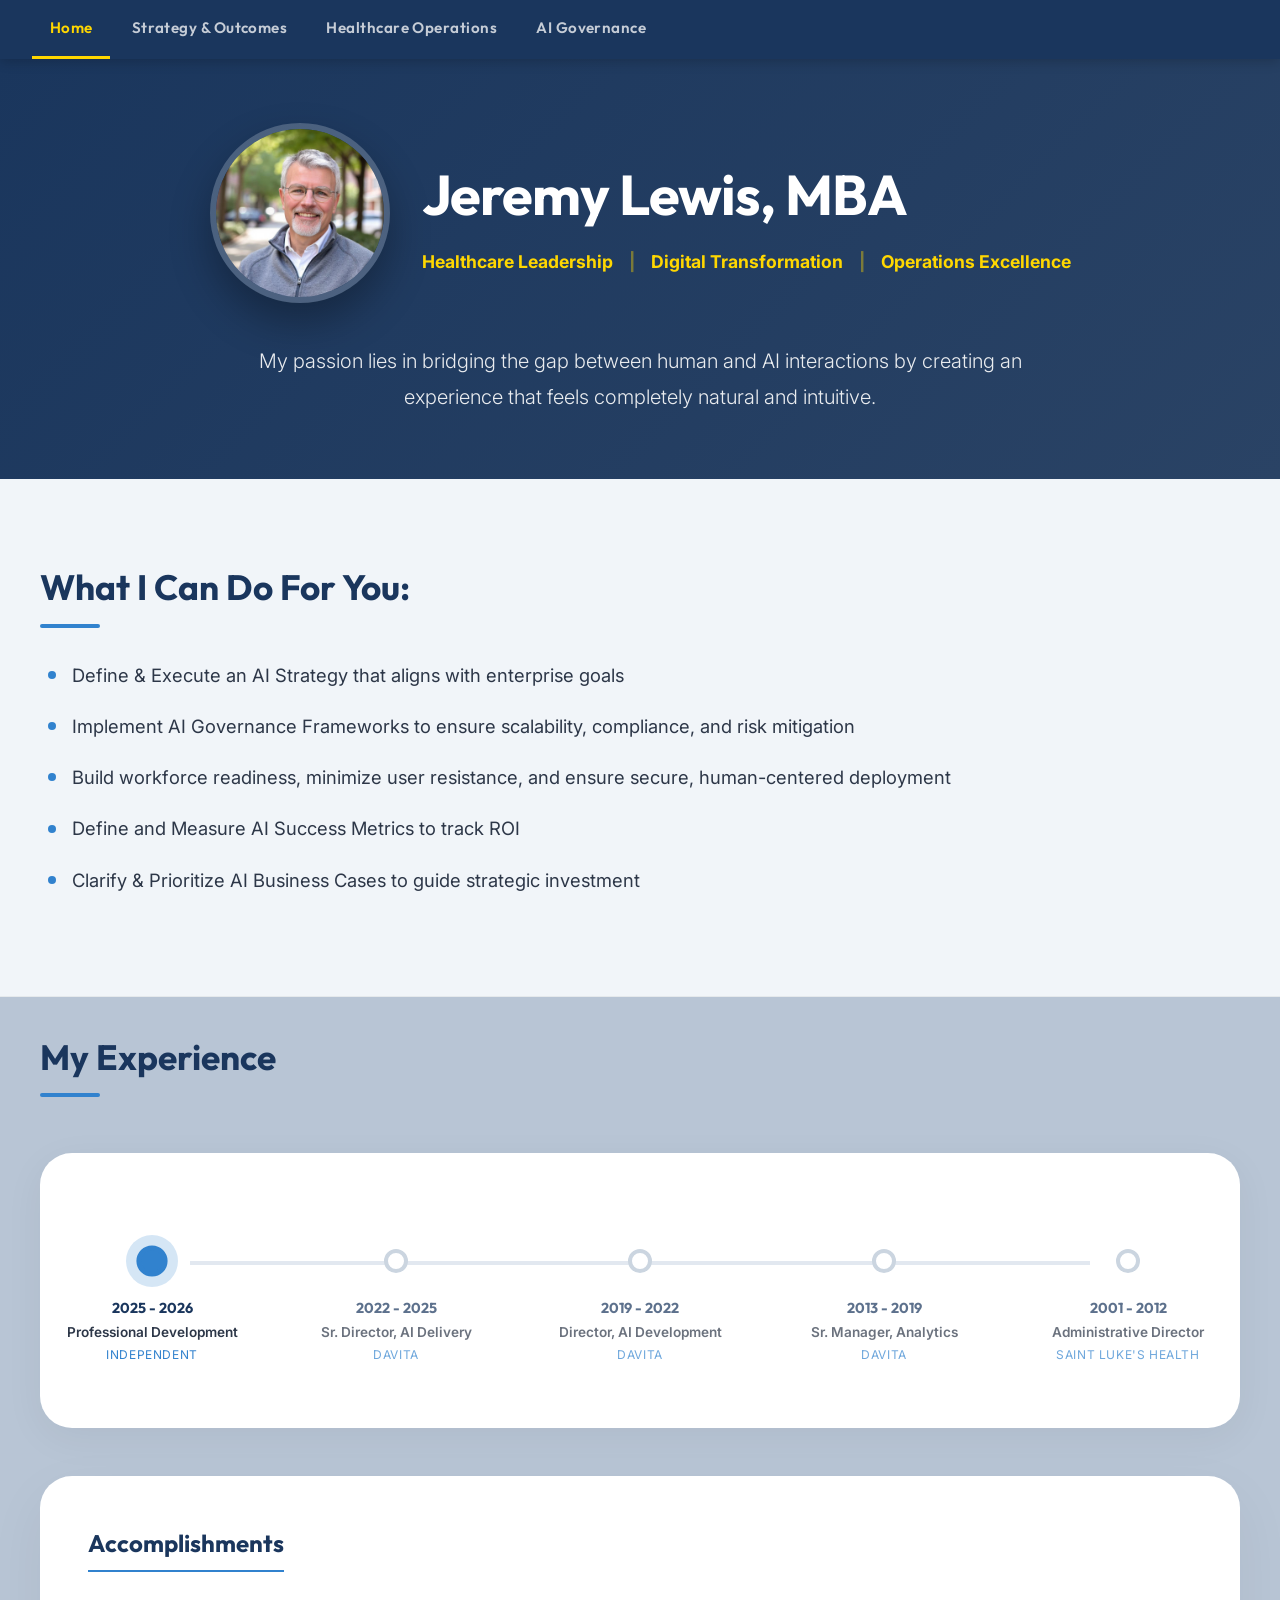
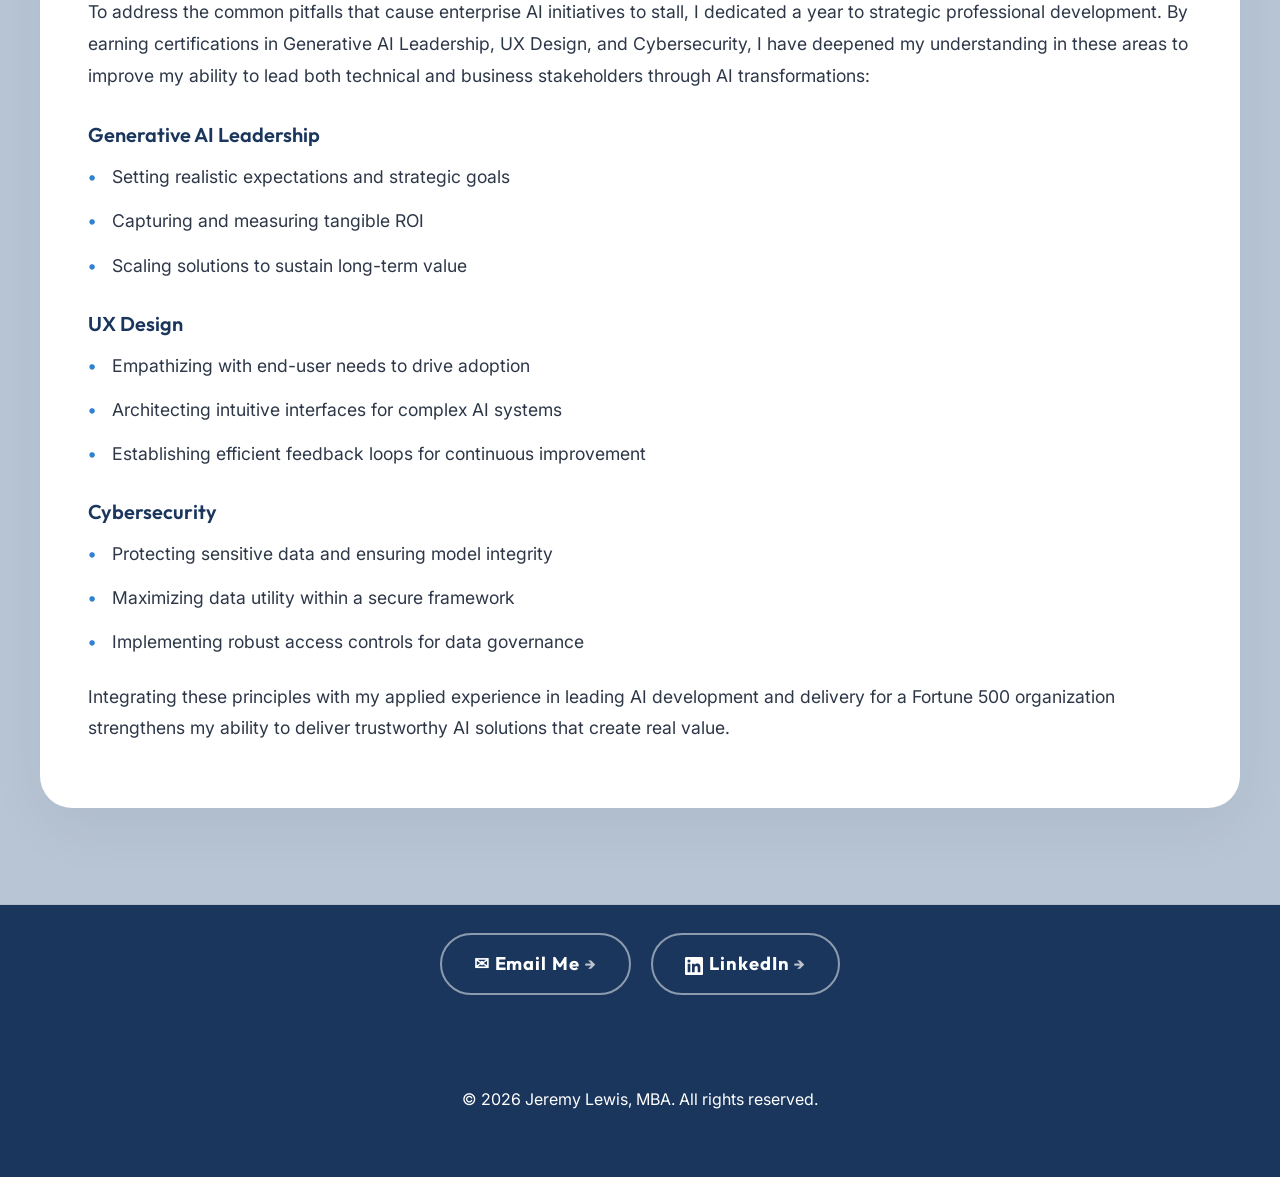
==== commit 9c722a57: "modified id=pd" ====
--- a/index.html
+++ b/index.html
@@ -112,7 +112,7 @@
         <div class="timeline-content-area">
             <div class="accomplishments-panel active" id="pd">
                 <h2>Accomplishments</h2>
-                <p>To address the common pitfalls that cause enterprise AI initiatives to stall, I dedicated a year to strategic professional development. By earning certifications in Generative AI Leadership, UX Design, and Cybersecurity, I have strengthened my understanding and ability to lead both technical and business stakeholders through AI transformations:</p>
+                <p>To address the common pitfalls that cause enterprise AI initiatives to stall, I dedicated a year to strategic professional development. By earning certifications in Generative AI Leadership, UX Design, and Cybersecurity, I have deepened my understanding in these areas to improve my ability to lead both technical and business stakeholders through AI transformations:</p>
                 
                 <h3>Generative AI Leadership</h3>
                 <ul>
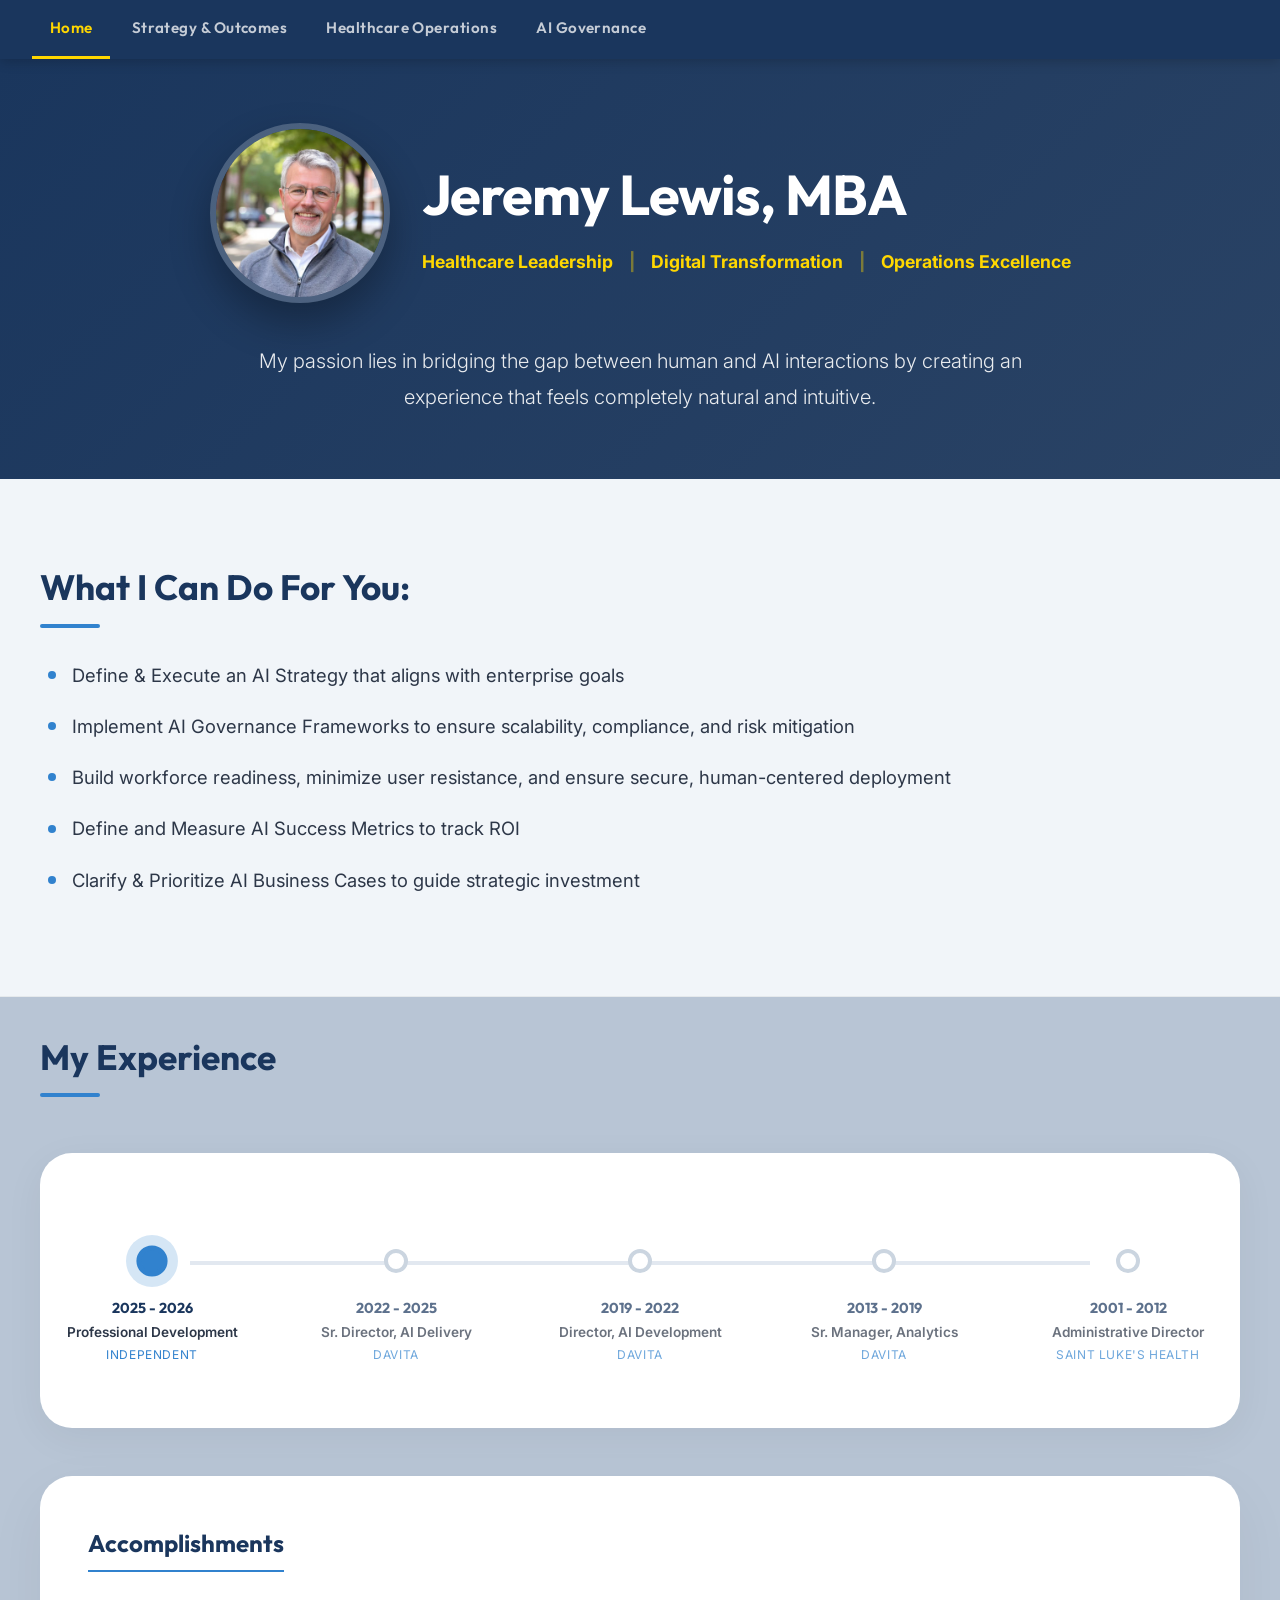
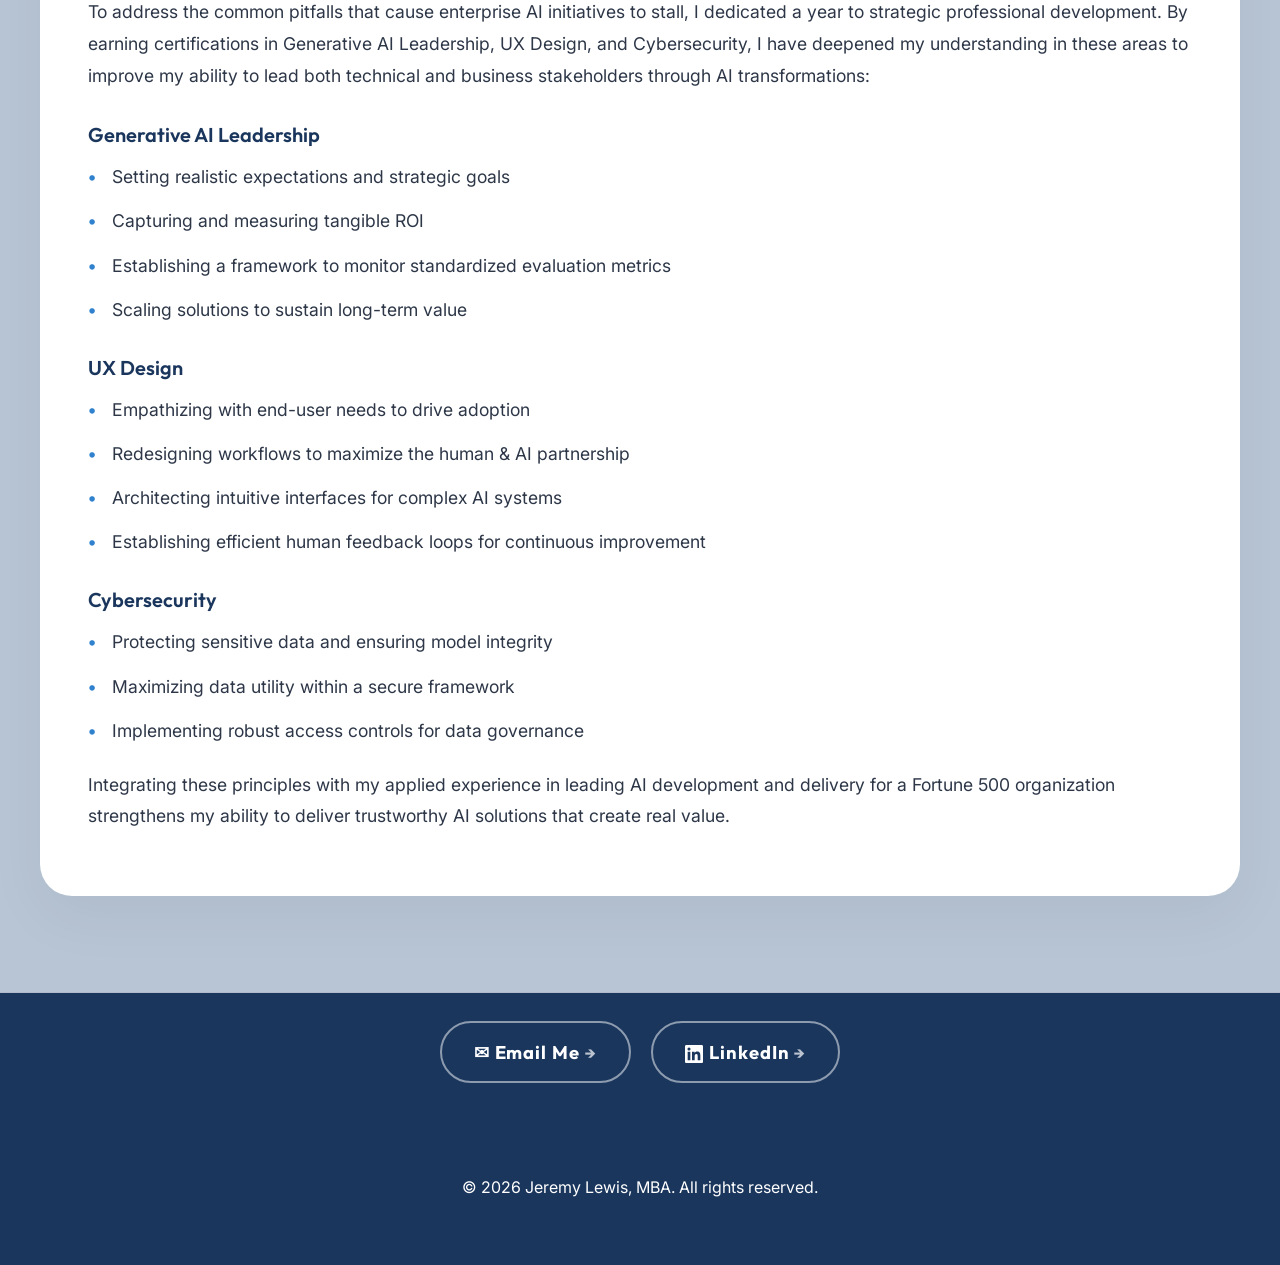
==== commit 59b05222: "Update Professional Development accomplishments with new metrics and UX partnership bullets" ====
--- a/index.html
+++ b/index.html
@@ -118,14 +118,16 @@
                 <ul>
                     <li>Setting realistic expectations and strategic goals</li>
                     <li>Capturing and measuring tangible ROI</li>
+                    <li>Establishing a framework to monitor standardized evaluation metrics</li>
                     <li>Scaling solutions to sustain long-term value</li>
                 </ul>
 
                 <h3>UX Design</h3>
                 <ul>
                     <li>Empathizing with end-user needs to drive adoption</li>
+                    <li>Redesigning workflows to maximize the human &amp; AI partnership</li>
                     <li>Architecting intuitive interfaces for complex AI systems</li>
-                    <li>Establishing efficient feedback loops for continuous improvement</li>
+                    <li>Establishing efficient human feedback loops for continuous improvement</li>
                 </ul>
 
                 <h3>Cybersecurity</h3>
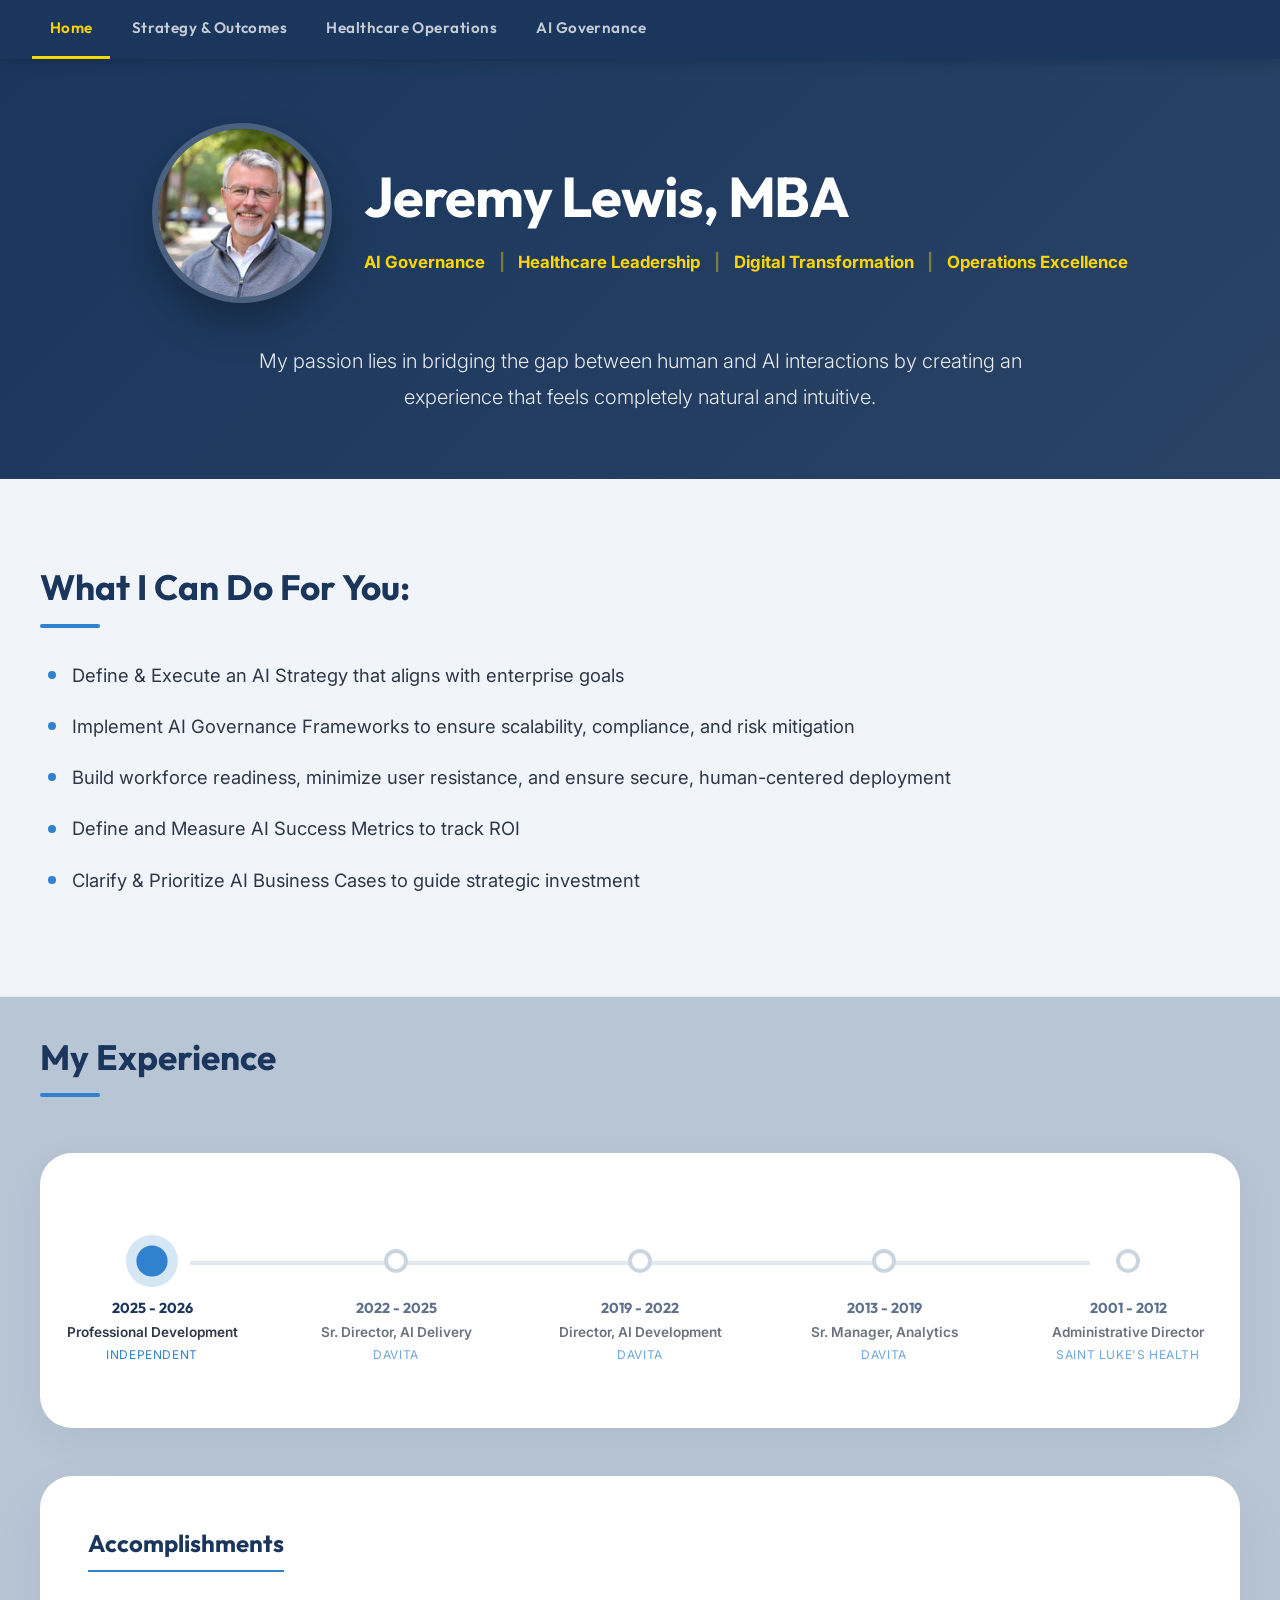
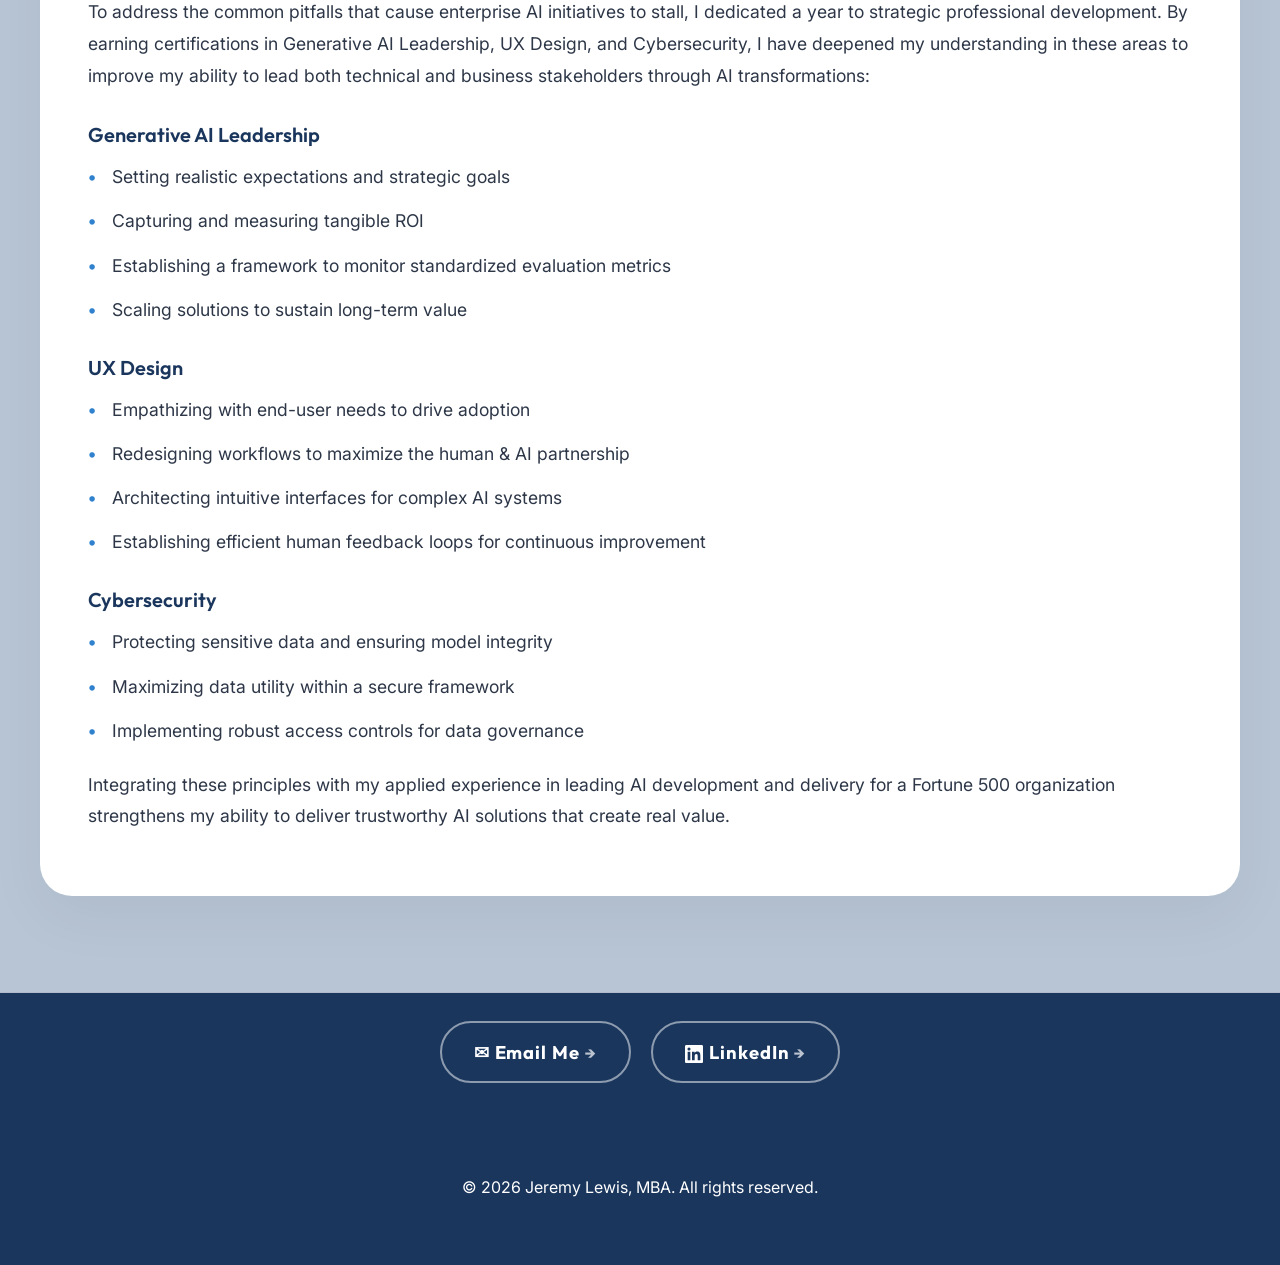
==== commit 5fab1155: "Add AI Governance to core strengths with responsive paired layout" ====
--- a/index.html
+++ b/index.html
@@ -31,11 +31,17 @@
                 <div class="header-text">
                     <h1>Jeremy Lewis, MBA</h1>
                     <div class="power-skills">
-                        <span>Healthcare Leadership</span>
-                        <span class="divider">|</span>
-                        <span>Digital Transformation</span>
-                        <span class="divider">|</span>
-                        <span>Operations Excellence</span>
+                        <span class="skills-row">
+                            <span>AI Governance</span>
+                            <span class="divider">|</span>
+                            <span>Healthcare Leadership</span>
+                        </span>
+                        <span class="divider group-divider">|</span>
+                        <span class="skills-row">
+                            <span>Digital Transformation</span>
+                            <span class="divider">|</span>
+                            <span>Operations Excellence</span>
+                        </span>
                     </div>
                 </div>
             </div>
--- a/style.css
+++ b/style.css
@@ -71,7 +71,7 @@
 }
 
 .hero-container {
-    max-width: 900px;
+    max-width: 1040px;
     width: 100%;
 }
 
@@ -108,8 +108,8 @@
 
 .power-skills {
     display: flex;
-    gap: 1rem;
-    font-size: 1.1rem;
+    gap: 0.65rem 0.85rem;
+    font-size: 1.05rem;
     font-weight: 700;
     /* Bold */
     color: #FFD700;
@@ -118,12 +118,52 @@
     flex-wrap: wrap;
     justify-content: center;
     /* Centered on mobile */
+    align-items: center;
+    line-height: 1.45;
+}
+
+.skills-row {
+    display: inline-flex;
+    align-items: center;
+    gap: 0.85rem;
+    white-space: nowrap;
 }
 
 @media (min-width: 768px) {
     .power-skills {
         justify-content: flex-start;
         /* Left-aligned relative to name on desktop */
+    }
+}
+
+@media (max-width: 1020px) and (min-width: 768px) {
+    .power-skills .group-divider {
+        display: none;
+    }
+    .skills-row {
+        width: 100%;
+    }
+}
+
+@media (max-width: 767px) {
+    .skills-row {
+        justify-content: center;
+    }
+    .power-skills .group-divider {
+        display: none;
+    }
+}
+
+@media (max-width: 480px) {
+    .power-skills {
+        font-size: 0.95rem;
+        gap: 0.4rem 0.6rem;
+    }
+    .skills-row {
+        white-space: normal;
+        flex-wrap: wrap;
+        justify-content: center;
+        gap: 0.5rem;
     }
 }
 
